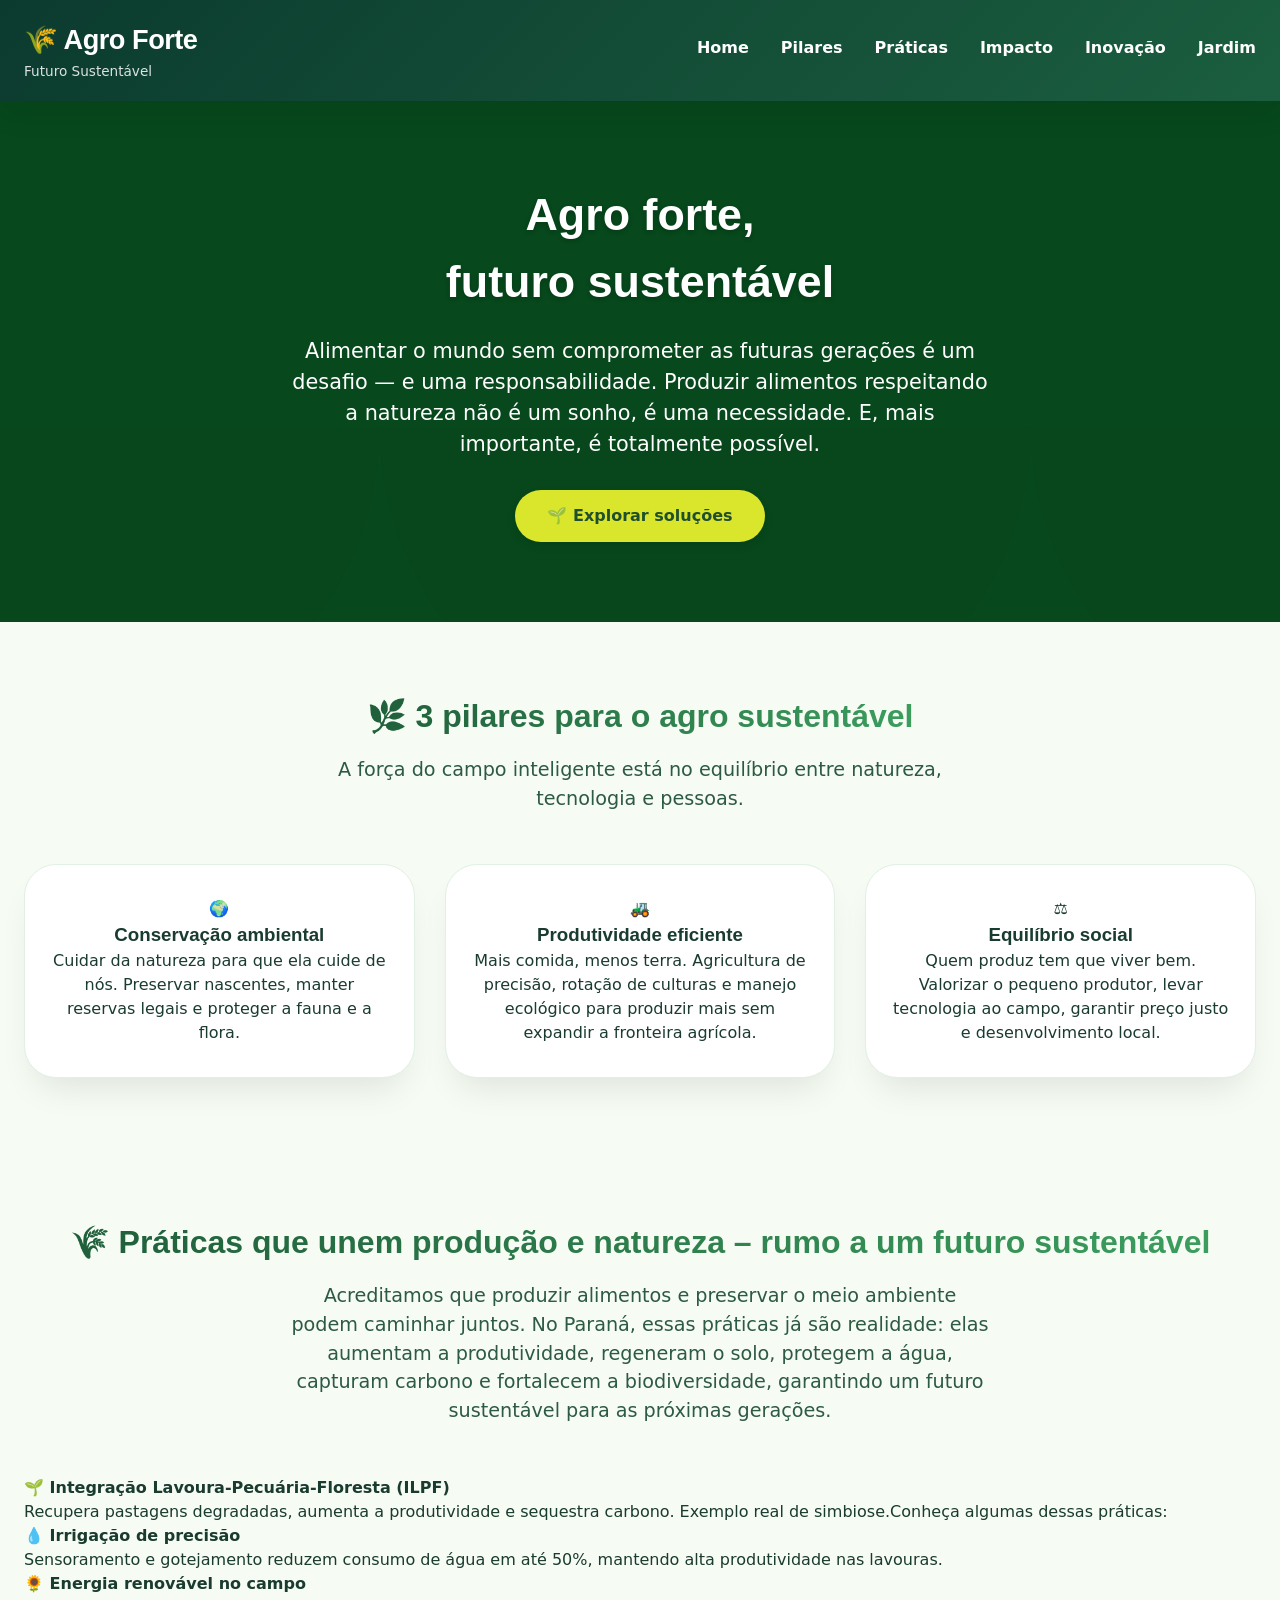
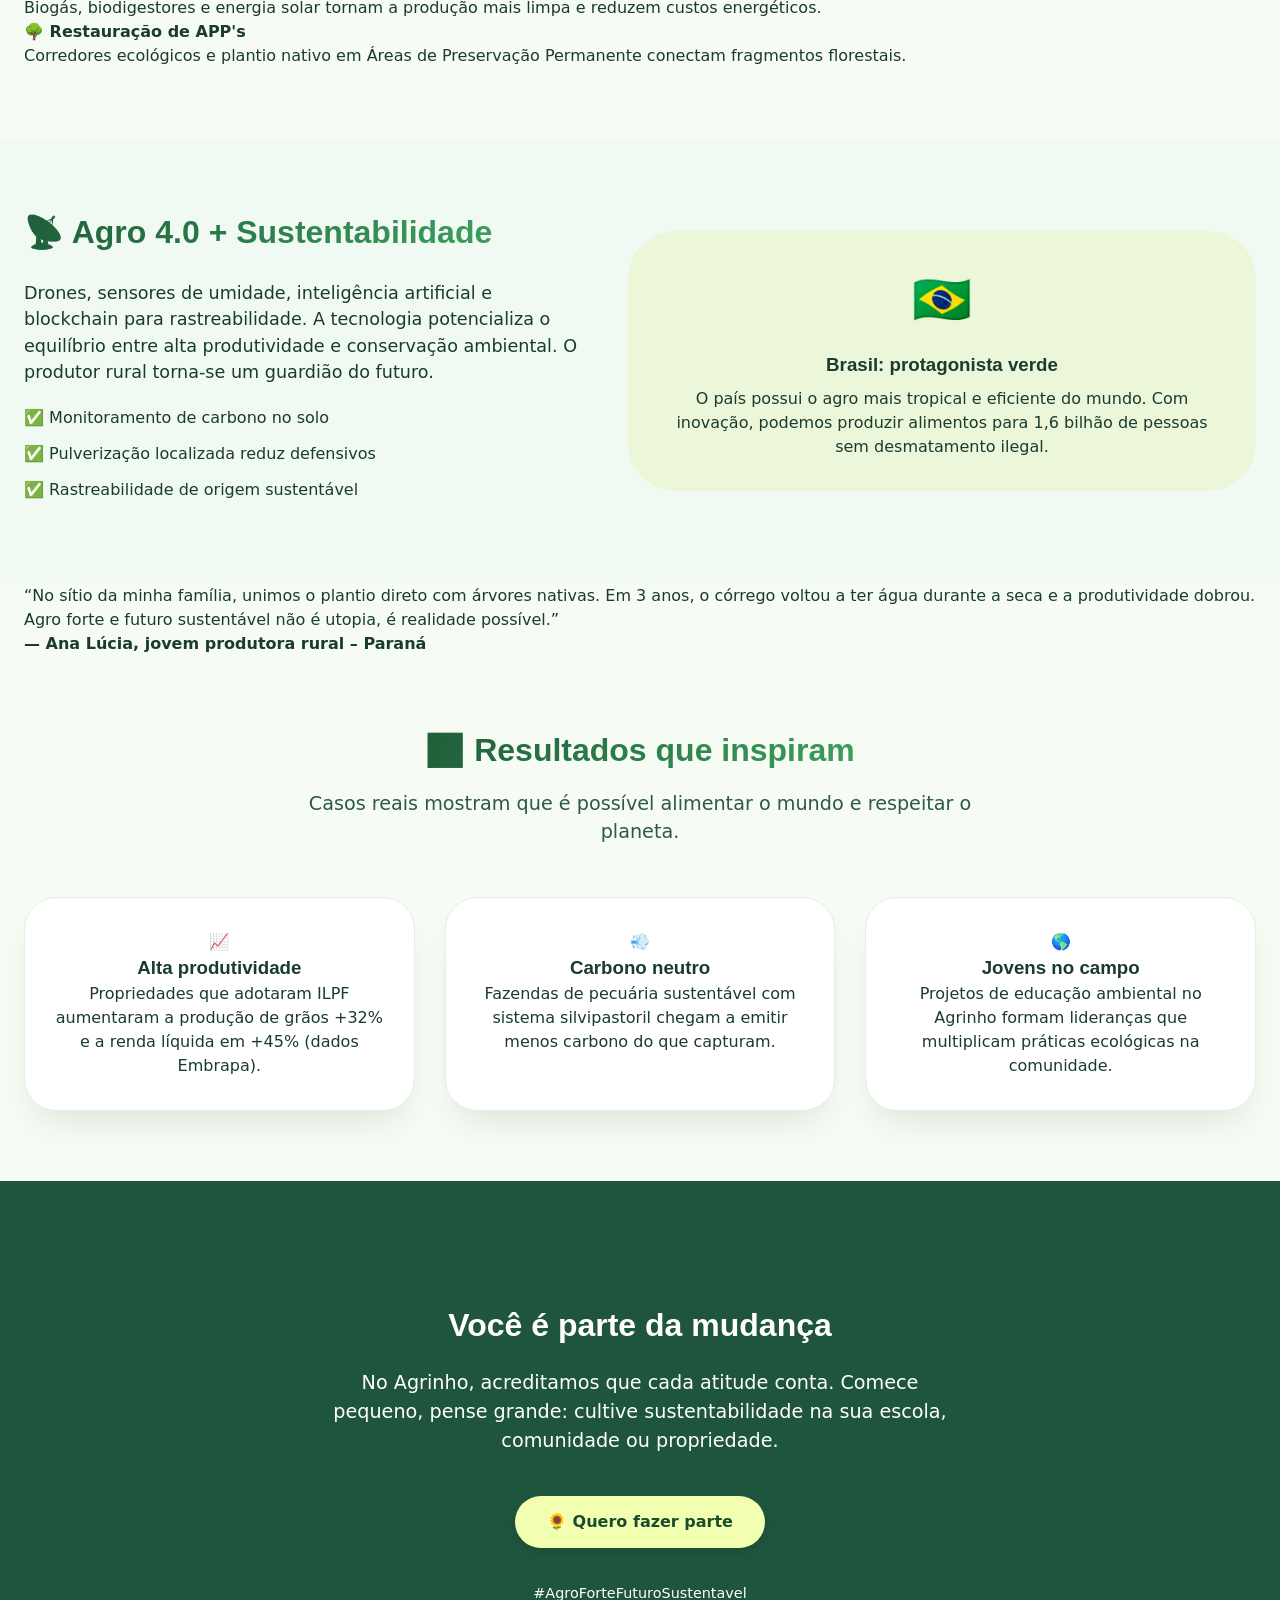
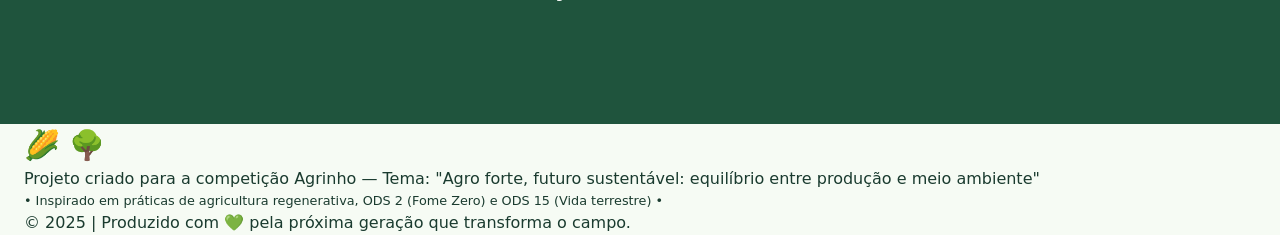
==== index.html @ 2c4e8a3b "atuaização do texto das práticas" ====
<!DOCTYPE html>
<html lang="pt-BR">

<head>
    <meta charset="UTF-8">
    <meta name="viewport" content="width=device-width, initial-scale=1.0, maximum-scale=1.0, user-scalable=yes">
    <title>Agro Forte | Futuro Sustentável - Agrinho</title>
    <link rel="stylesheet" href="style.css"> <!-- Link para o CSS externo -->
</head>

<body>
    <header>
        <div class="container header-flex">
            <div class="logo-area">
                <h1>🌾 Agro Forte</h1>
                <p>Futuro Sustentável</p>
            </div>
            <div class="nav-links">
                <a href="#home">Home</a>
                <a href="#pilares">Pilares</a>
                <a href="#praticas">Práticas</a>
                <a href="#impacto">Impacto</a>
                <a href="#inovacao">Inovação</a>
                <a href="Jardim.html" title="Redireciona para a página Jardim">Jardim</a>
            </div>
        </div>
    </header>

    <main>
        <!-- Hero / introdução -->
        <section id="home" class="hero">
            <div class="container">
                <h2>Agro forte,<br> futuro sustentável</h2>
                <p>Alimentar o mundo sem comprometer as futuras gerações é um desafio — e uma responsabilidade.
                    Produzir alimentos respeitando a natureza não é um sonho, é uma necessidade.
                    E, mais importante, é totalmente possível.</p>
                <a href="#praticas" class="btn">🌱 Explorar soluções</a>
            </div>
        </section>

        <!-- pilares do equilíbrio -->
        <section id="pilares">
            <div class="container">
                <h2 class="section-title"><span>🌿 3 pilares para o agro sustentável</span></h2>
                <p class="subtitle-center">A força do campo inteligente está no equilíbrio entre natureza, tecnologia e
                    pessoas.</p>
                <div class="cards-grid">
                    <div class="card">
                        <div class="card-icon">🌍</div>
                        <h3>Conservação ambiental</h3>
                        <p>Cuidar da natureza para que ela cuide de nós. Preservar nascentes, manter reservas legais e
                            proteger a fauna e a flora.</p>
                    </div>
                    <div class="card">
                        <div class="card-icon">🚜</div>
                        <h3>Produtividade eficiente</h3>
                        <p>Mais comida, menos terra. Agricultura de precisão, rotação de culturas e manejo ecológico
                            para produzir mais sem expandir a fronteira agrícola.</p>
                    </div>
                    <div class="card">
                        <div class="card-icon">⚖️</div>
                        <h3>Equilíbrio social</h3>
                        <p>Quem produz tem que viver bem. Valorizar o pequeno produtor, levar tecnologia ao campo,
                            garantir preço justo e desenvolvimento local.</p>
                    </div>
                </div>
            </div>
        </section>

        <!-- práticas sustentáveis em destaque -->
        <section id="praticas">
            <div class="container">
                <h2 class="section-title"><span>🌾 Práticas que unem produção e natureza – rumo a um futuro
                        sustentável</span></h2>
                <p class="subtitle-center">Acreditamos que produzir alimentos e preservar o meio ambiente
                    podem caminhar juntos. No Paraná, essas práticas já são realidade: elas aumentam a produtividade,
                    regeneram o solo, protegem a água, capturam carbono e fortalecem a biodiversidade, garantindo um
                    futuro sustentável para as próximas gerações.</p>
                <div class="practice-list">
                    <div class="practice-item">
                        <h4>🌱 Integração Lavoura-Pecuária-Floresta (ILPF)</h4>
                        <p>Recupera pastagens degradadas, aumenta a produtividade e sequestra carbono. Exemplo real de
                            simbiose.Conheça algumas dessas práticas:</p>
                    </div>
                    <div class="practice-item">
                        <h4>💧 Irrigação de precisão</h4>
                        <p>Sensoramento e gotejamento reduzem consumo de água em até 50%, mantendo alta produtividade
                            nas lavouras.</p>
                    </div>
                    <div class="practice-item">
                        <h4>🌻 Energia renovável no campo</h4>
                        <p>Biogás, biodigestores e energia solar tornam a produção mais limpa e reduzem custos
                            energéticos.</p>
                    </div>
                    <div class="practice-item">
                        <h4>🌳 Restauração de APP's</h4>
                        <p>Corredores ecológicos e plantio nativo em Áreas de Preservação Permanente conectam fragmentos
                            florestais.</p>
                    </div>
                </div>
            </div>
        </section>

        <!-- Seção de inovação e tecnologia -->
        <section id="inovacao" style="background: #f0f9f2;">
            <div class="container">
                <div style="display: flex; flex-wrap: wrap; gap: 40px; align-items: center;">
                    <div style="flex: 1; min-width: 250px;">
                        <h2 class="section-title" style="text-align: left; margin-bottom: 24px;"><span>📡 Agro 4.0 +
                                Sustentabilidade</span></h2>
                        <p style="font-size: 1.1rem; margin-bottom: 20px;">Drones, sensores de umidade, inteligência
                            artificial e blockchain para rastreabilidade. A tecnologia potencializa o equilíbrio entre
                            alta produtividade e conservação ambiental. O produtor rural torna-se um guardião do futuro.
                        </p>
                        <ul style="list-style-type: none;">
                            <li style="margin: 12px 0;">✅ Monitoramento de carbono no solo</li>
                            <li style="margin: 12px 0;">✅ Pulverização localizada reduz defensivos</li>
                            <li style="margin: 12px 0;">✅ Rastreabilidade de origem sustentável</li>
                        </ul>
                    </div>
                    <div
                        style="flex: 1; background: #d9e96b30; padding: 32px; border-radius: 48px; text-align: center;">
                        <div style="font-size: 3rem;">🇧🇷</div>
                        <h3 style="margin: 16px 0 8px;">Brasil: protagonista verde</h3>
                        <p>O país possui o agro mais tropical e eficiente do mundo. Com inovação, podemos produzir
                            alimentos para 1,6 bilhão de pessoas sem desmatamento ilegal.</p>
                    </div>
                </div>
            </div>
        </section>

        <!-- Depoimento / impacto social (elemento humano) -->
        <div class="container">
            <div class="quote">
                <p>“No sítio da minha família, unimos o plantio direto com árvores nativas. Em 3 anos, o córrego voltou
                    a ter água durante a seca e a produtividade dobrou. Agro forte e futuro sustentável não é utopia, é
                    realidade possível.”</p>
                <strong>— Ana Lúcia, jovem produtora rural – Paraná</strong>
            </div>
        </div>

        <!-- Seção de impacto / compromisso -->
        <section id="impacto">
            <div class="container">
                <h2 class="section-title"><span>📊 Resultados que inspiram</span></h2>
                <p class="subtitle-center">Casos reais mostram que é possível alimentar o mundo e respeitar o planeta.
                </p>
                <div class="cards-grid">
                    <div class="card">
                        <div class="card-icon">📈</div>
                        <h3>Alta produtividade</h3>
                        <p>Propriedades que adotaram ILPF aumentaram a produção de grãos +32% e a renda líquida em +45%
                            (dados Embrapa).</p>
                    </div>
                    <div class="card">
                        <div class="card-icon">💨</div>
                        <h3>Carbono neutro</h3>
                        <p>Fazendas de pecuária sustentável com sistema silvipastoril chegam a emitir menos carbono do
                            que capturam.</p>
                    </div>
                    <div class="card">
                        <div class="card-icon">🌎</div>
                        <h3>Jovens no campo</h3>
                        <p>Projetos de educação ambiental no Agrinho formam lideranças que multiplicam práticas
                            ecológicas na comunidade.</p>
                    </div>
                </div>
            </div>
        </section>

        <!-- Call to action final + desafio Agrinho -->
        <section style="background: #1f543d; color: white; text-align: center;">
            <div class="container" style="padding: 50px 20px;">
                <h2 style="font-size: 2rem;">Você é parte da mudança</h2>
                <p style="font-size: 1.2rem; max-width: 650px; margin: 20px auto;">No Agrinho, acreditamos que cada
                    atitude conta. Comece pequeno, pense grande: cultive sustentabilidade na sua escola, comunidade ou
                    propriedade.</p>
                <a href="#" style="background: #f3ffb0; color: #1a4d2e; margin-top: 20px; display: inline-block;"
                    class="btn">🌻 Quero fazer parte</a>
                <p style="margin-top: 35px; font-size: 0.9rem;">#AgroForteFuturoSustentavel</p>
            </div>
        </section>
    </main>

    <footer>
        <div class="container">
            <div style="font-size: 1.8rem;">🌽 🌳</div>
            <p>Projeto criado para a competição Agrinho — Tema: "Agro forte, futuro sustentável: equilíbrio entre
                produção e meio ambiente"</p>
            <p style="font-size: 0.8rem;">• Inspirado em práticas de agricultura regenerativa, ODS 2 (Fome Zero) e ODS
                15 (Vida terrestre) •</p>
            <p>© 2025 | Produzido com 💚 pela próxima geração que transforma o campo.</p>
        </div>
    </footer>

    <!-- pequeno script para suavizar navegação interna -->
    <script>
        document.querySelectorAll('.nav-links a').forEach(anchor => {
            anchor.addEventListener('click', function (e) {
                // Verifica se é um link interno (#) ou externo
                const href = this.getAttribute('href');
                if (href && href.startsWith('#')) {
                    e.preventDefault();
                    const targetId = href.substring(1);
                    const targetElement = document.getElementById(targetId);
                    if (targetElement) {
                        targetElement.scrollIntoView({ behavior: 'smooth', block: 'start' });
                    }
                }
                // Links externos (como Jardim.html) não são bloqueados
            });
        });
        // também permitir clique no botão hero
        const heroBtn = document.querySelector('.hero .btn');
        if (heroBtn) {
            heroBtn.addEventListener('click', function (e) {
                e.preventDefault();
                const target = document.querySelector('#praticas');
                if (target) target.scrollIntoView({ behavior: 'smooth' });
            });
        }
        const callBtn = document.querySelector('.btn[href="#"]');
        if (callBtn) {
            callBtn.addEventListener('click', (e) => {
                e.preventDefault();
                alert("🌿 Obrigado pelo interesse! Juntos construímos um agro forte, sustentável e vencedor! 🌎🚜");
            });
        }
    </script>
</body>

</html>
---- style.css ----
* {
    margin: 0;
    padding: 0;
    box-sizing: border-box;
}

body {
    font-family: 'Poppins', 'Segoe UI', system-ui, -apple-system, sans-serif;
    background-color: #f6fbf4;
    color: #1a3b2f;
    scroll-behavior: smooth;
    line-height: 1.5;
}

/* Importação Google Fonts */
@import url('https://fonts.googleapis.com/css2?family=Inter:opsz,wght@14..32,300;14..32,400;14..32,600;14..32,700;14..32,800&family=Montserrat:wght@400;500;600;700;800&display=swap');

h1, h2, h3, .logo {
    font-family: 'Montserrat', 'Poppins', sans-serif;
    font-weight: 700;
}

.container {
    max-width: 1280px;
    margin: 0 auto;
    padding: 0 24px;
}

/* Header */
header {
    background: linear-gradient(135deg, #0b3b2f 0%, #1b5e3f 100%);
    color: white;
    padding: 20px 0;
    box-shadow: 0 12px 28px rgba(0,0,0,0.08);
    position: sticky;
    top: 0;
    z-index: 100;
}

.header-flex {
    display: flex;
    justify-content: space-between;
    align-items: center;
    flex-wrap: wrap;
    gap: 20px;
}

.logo-area h1 {
    font-size: 1.7rem;
    letter-spacing: -0.5px;
}

.logo-area p {
    font-size: 0.85rem;
    opacity: 0.85;
    font-weight: 500;
}

.nav-links {
    display: flex;
    gap: 32px;
    flex-wrap: wrap;
}

.nav-links a {
    color: white;
    text-decoration: none;
    font-weight: 600;
    transition: 0.2s;
    border-bottom: 2px solid transparent;
    padding-bottom: 4px;
}

.nav-links a:hover {
    border-bottom-color: #d4e66a;
    color: #e6f7a3;
}

/* Hero */
.hero {
    background: url('[data-uri]') no-repeat center center/cover;
    background-color: #22643e;
    background-blend-mode: overlay;
    padding: 80px 0;
    color: white;
    text-align: center;
}

.hero h2 {
    font-size: 2.8rem;
    margin-bottom: 20px;
    text-shadow: 0 2px 5px rgba(0,0,0,0.2);
}

.hero p {
    font-size: 1.3rem;
    max-width: 700px;
    margin: 0 auto 30px;
    font-weight: 500;
}

.btn {
    display: inline-block;
    background-color: #d9e62b;
    color: #1f4f2d;
    font-weight: 800;
    padding: 14px 32px;
    border-radius: 40px;
    text-decoration: none;
    font-size: 1rem;
    transition: transform 0.2s, background 0.2s;
    box-shadow: 0 4px 10px rgba(0,0,0,0.1);
}

.btn:hover {
    background-color: #c2d32a;
    transform: scale(1.02);
}

/* Seções gerais */
section {
    padding: 70px 0;
}

.section-title {
    font-size: 2rem;
    text-align: center;
    margin-bottom: 16px;
    position: relative;
    display: inline-block;
    width: 100%;
}

.section-title span {
    background: linear-gradient(120deg, #1f5e3a, #3c9e5e);
    background-clip: text;
    -webkit-background-clip: text;
    color: transparent;
}

.subtitle-center {
    text-align: center;
    max-width: 700px;
    margin: 0 auto 50px;
    color: #2d5a42;
    font-size: 1.2rem;
}

/* Cards */
.cards-grid {
    display: flex;
    flex-wrap: wrap;
    gap: 30px;
    justify-content: center;
}

.card {
    background: white;
    border-radius: 32px;
    padding: 32px 24px;
    flex: 1 1 280px;
    box-shadow: 0 20px 35px -12px rgba(0,0,0,0.1);
    transition: all 0.3s ease;
    text-align: center;
    border: 1px solid #e0f0e5;
}

.card:hover {
    transform: translateY(-8px);
    box-shadow:
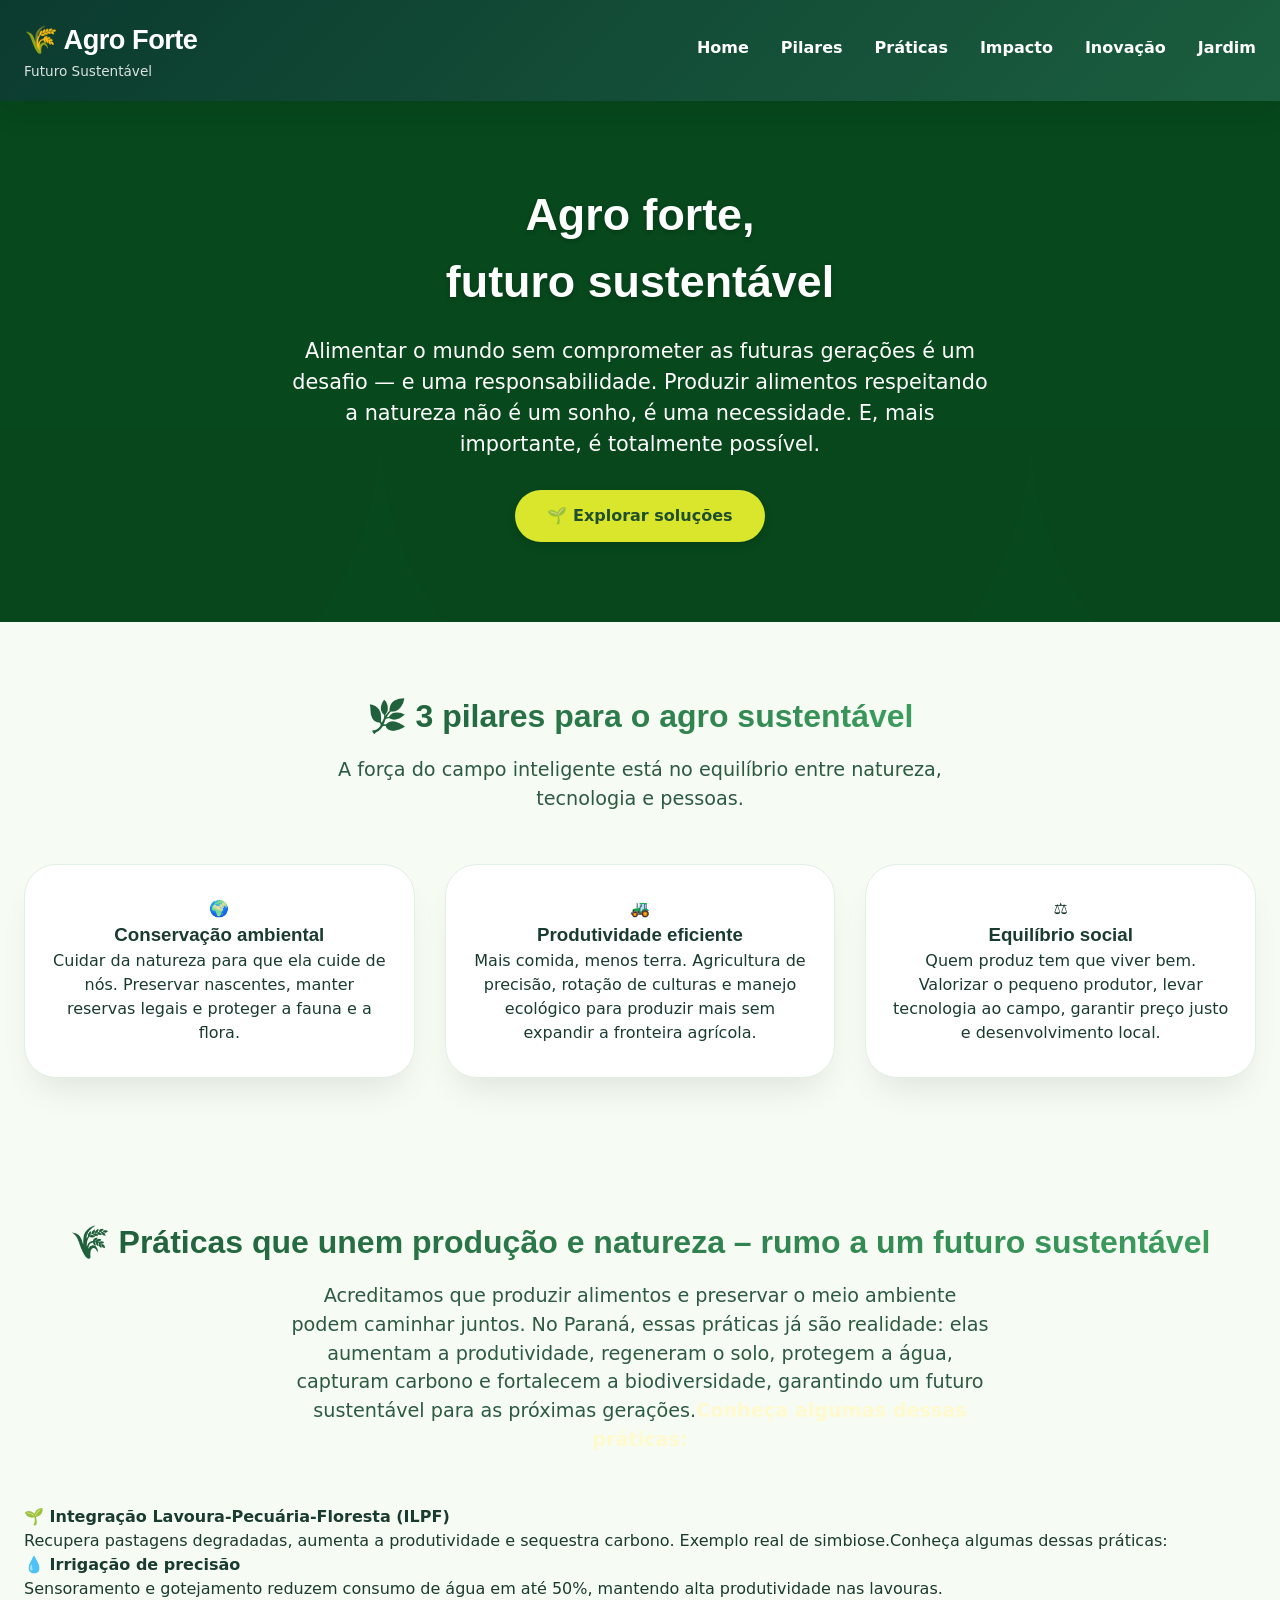
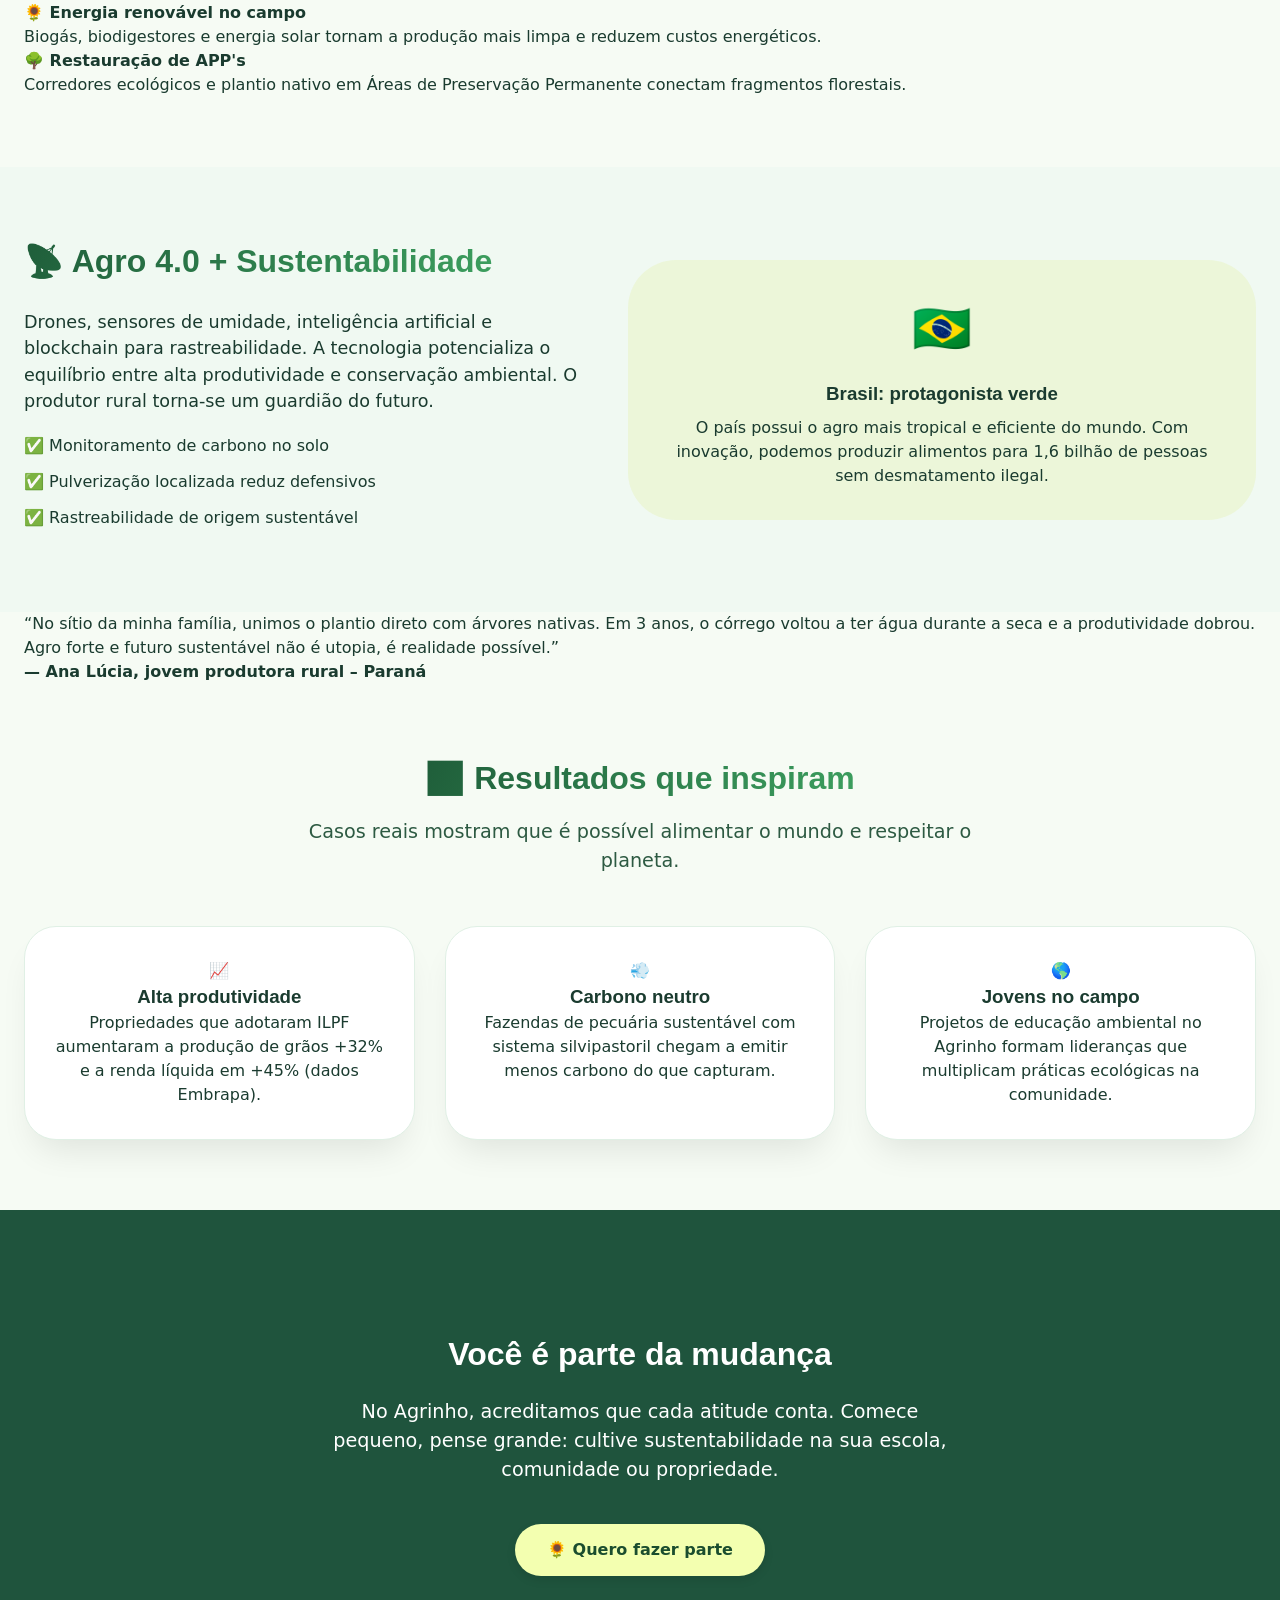
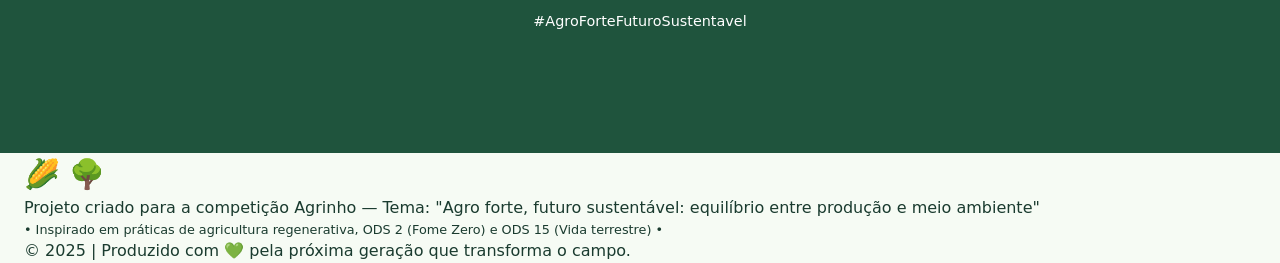
==== commit ee969713: "atualizando texto" ====
--- a/index.html
+++ b/index.html
@@ -75,7 +75,7 @@
                 <p class="subtitle-center">Acreditamos que produzir alimentos e preservar o meio ambiente
                     podem caminhar juntos. No Paraná, essas práticas já são realidade: elas aumentam a produtividade,
                     regeneram o solo, protegem a água, capturam carbono e fortalecem a biodiversidade, garantindo um
-                    futuro sustentável para as próximas gerações.</p>
+                    futuro sustentável para as próximas gerações.<strong style="color: #FFFACD;">Conheça algumas dessas práticas:</strong></p>
                 <div class="practice-list">
                     <div class="practice-item">
                         <h4>🌱 Integração Lavoura-Pecuária-Floresta (ILPF)</h4>
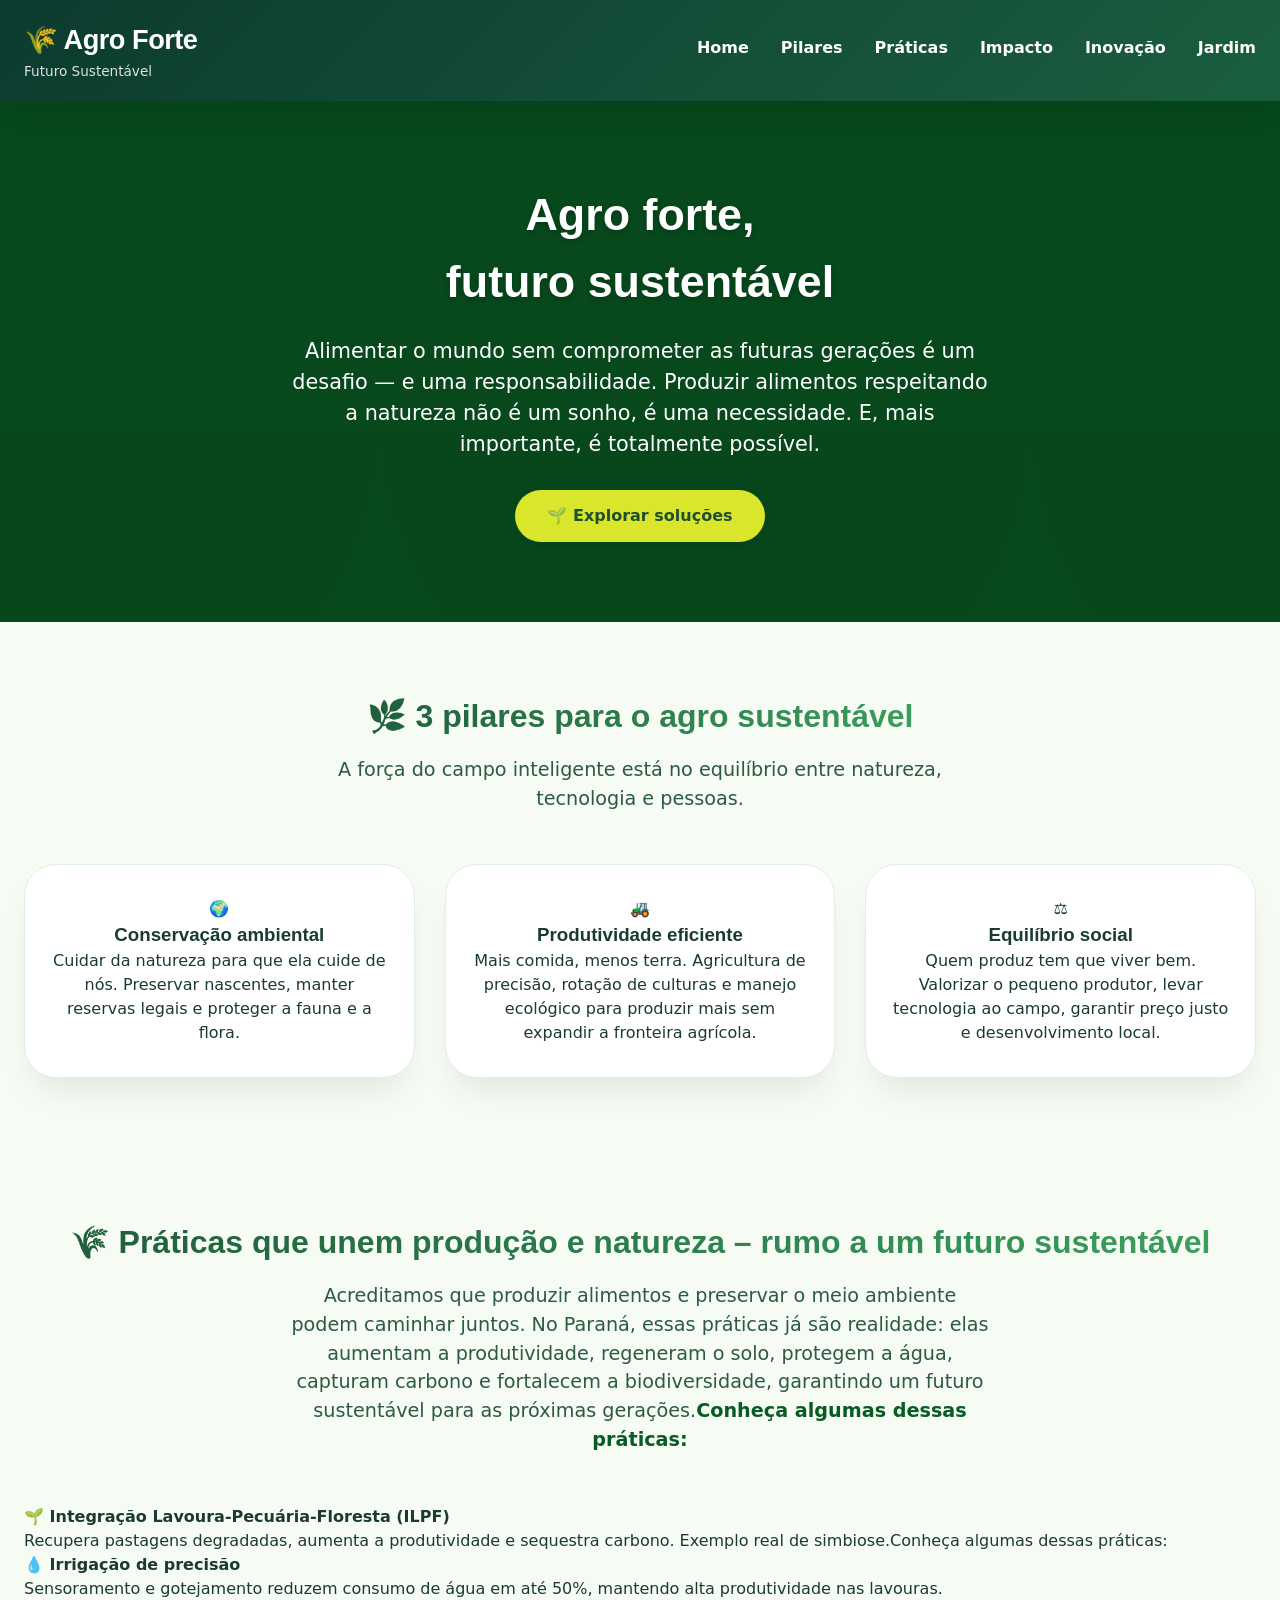
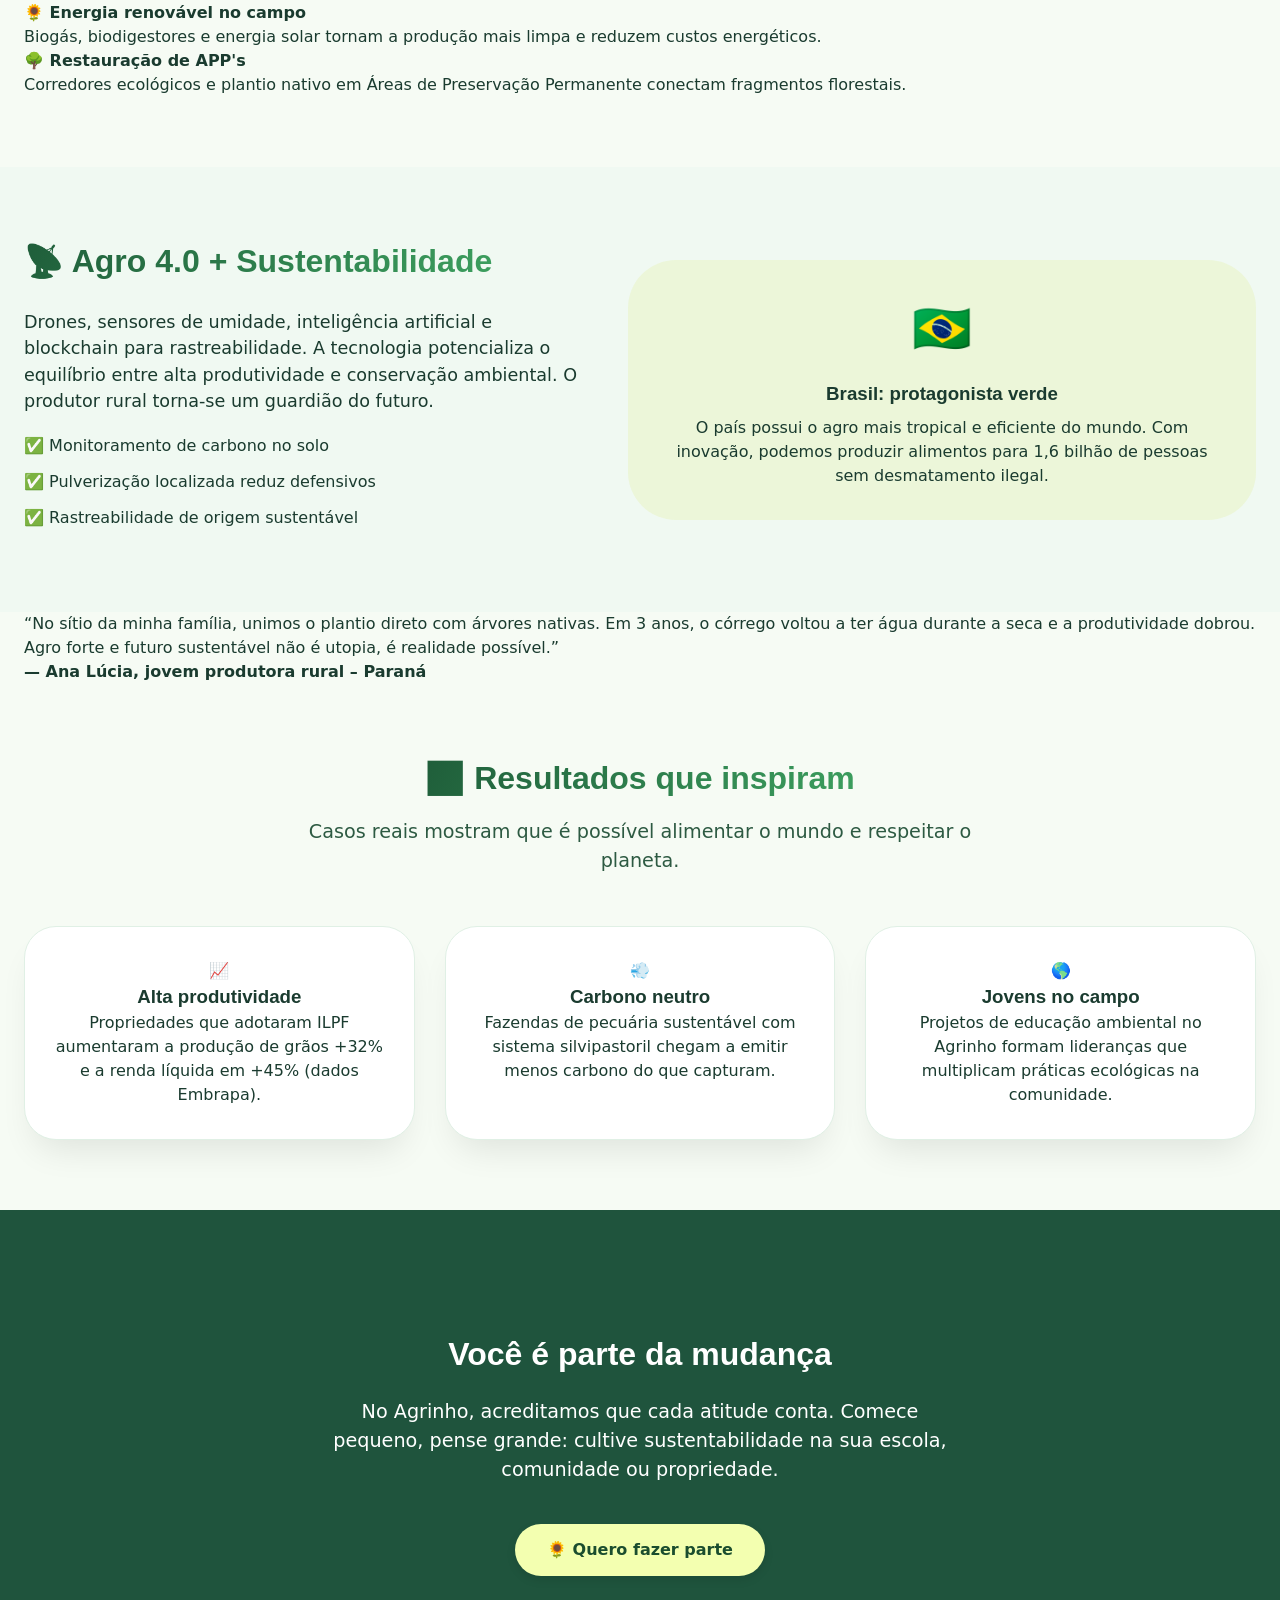
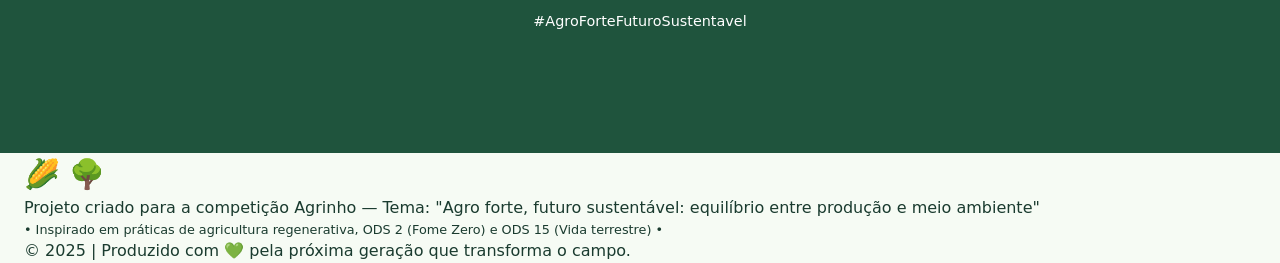
==== commit 1afb4314: "cor alterado" ====
--- a/index.html
+++ b/index.html
@@ -75,7 +75,7 @@
                 <p class="subtitle-center">Acreditamos que produzir alimentos e preservar o meio ambiente
                     podem caminhar juntos. No Paraná, essas práticas já são realidade: elas aumentam a produtividade,
                     regeneram o solo, protegem a água, capturam carbono e fortalecem a biodiversidade, garantindo um
-                    futuro sustentável para as próximas gerações.<strong style="color: #FFFACD;">Conheça algumas dessas práticas:</strong></p>
+                    futuro sustentável para as próximas gerações.<strong style="color: #075c23;">Conheça algumas dessas práticas:</strong></p>
                 <div class="practice-list">
                     <div class="practice-item">
                         <h4>🌱 Integração Lavoura-Pecuária-Floresta (ILPF)</h4>
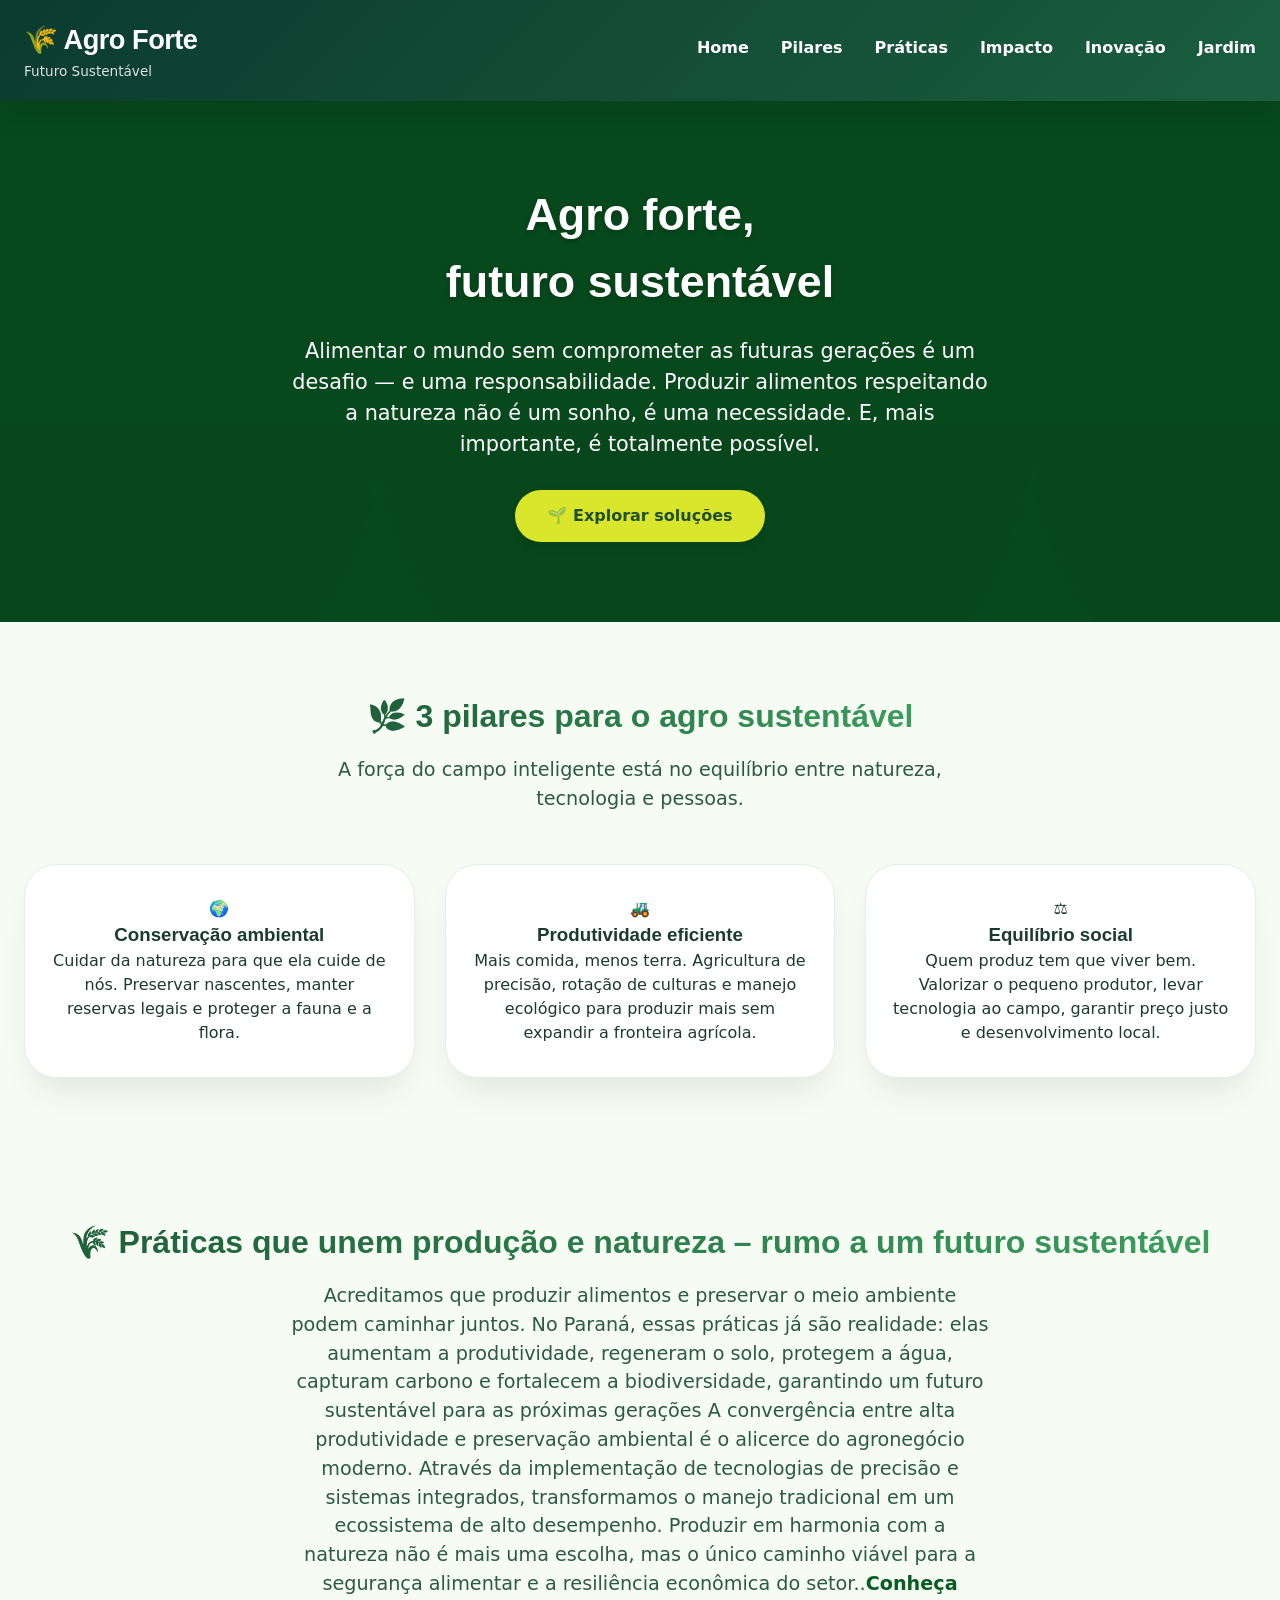
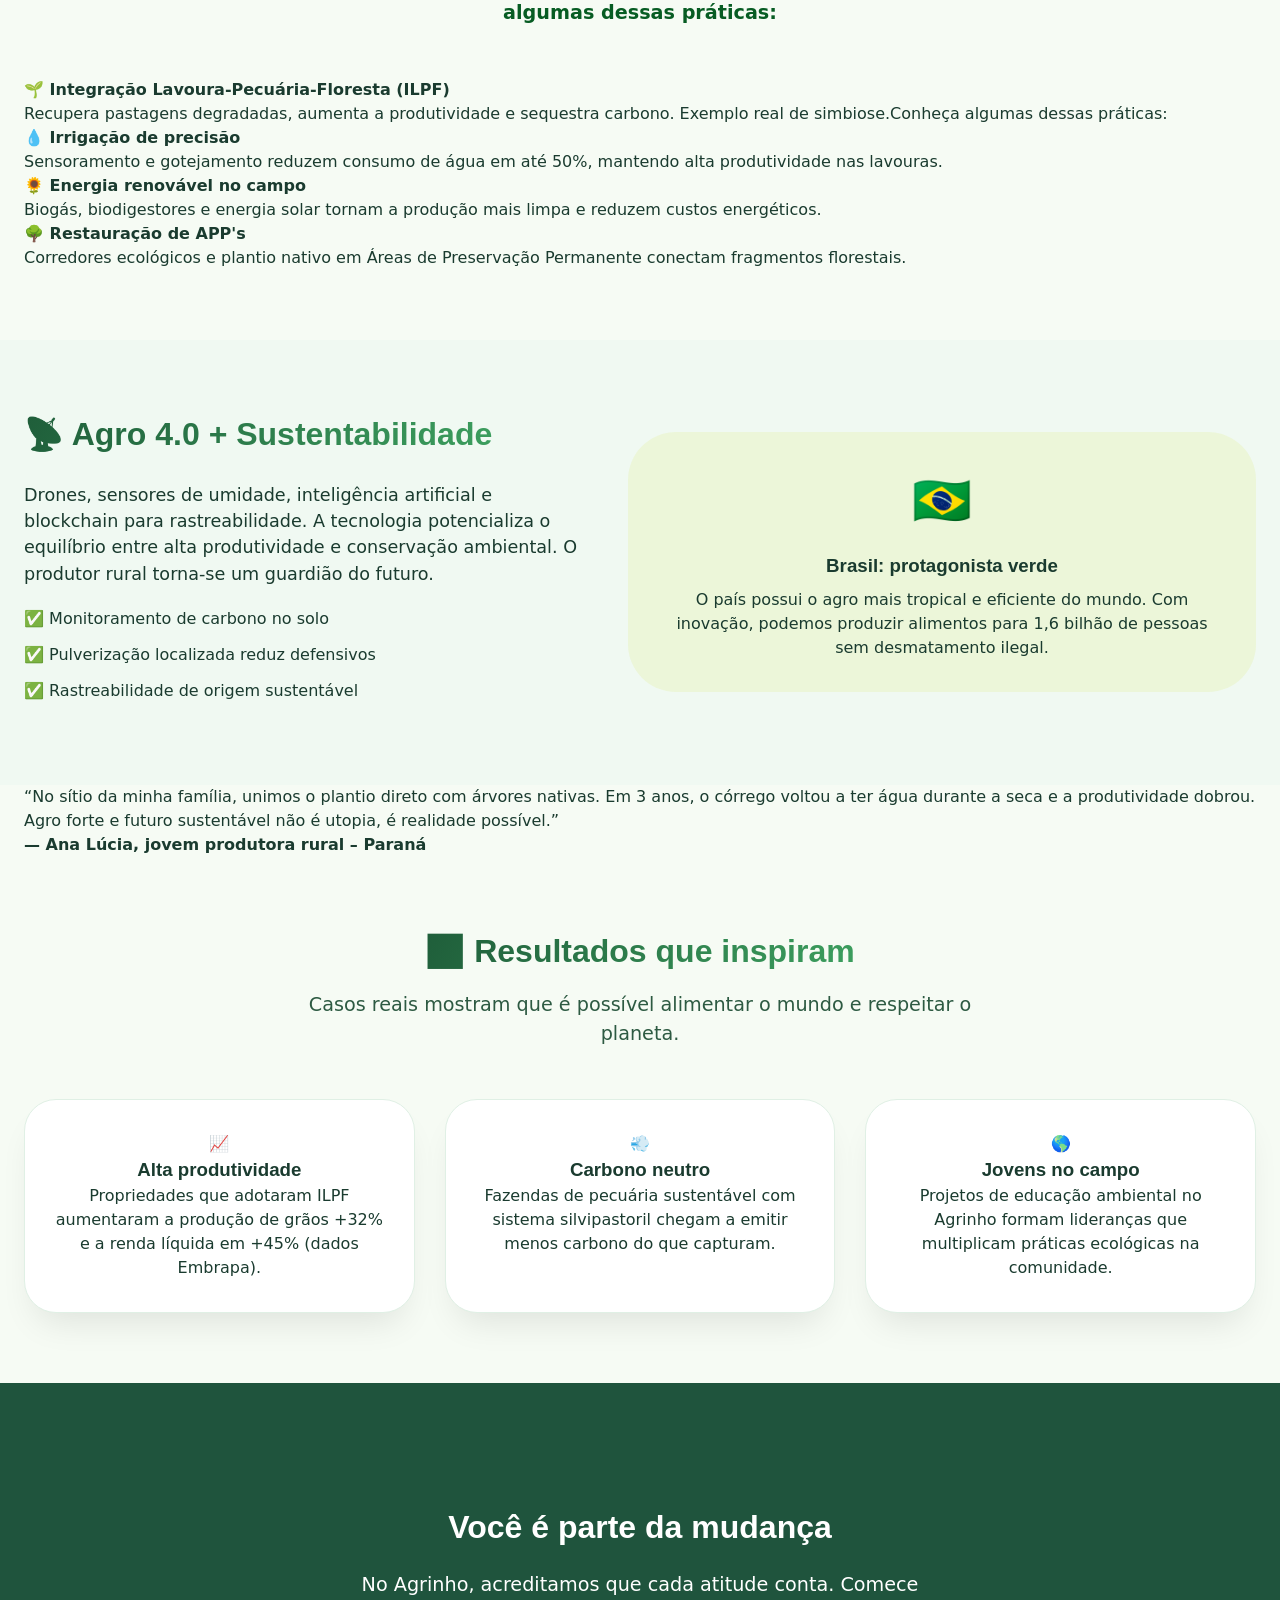
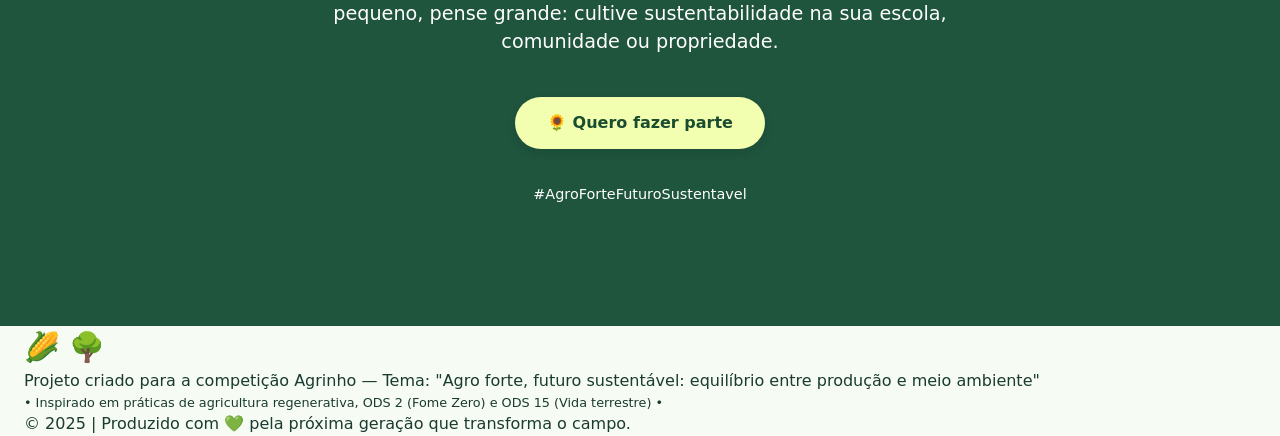
==== commit 8d254b4f: "teste de texto" ====
--- a/index.html
+++ b/index.html
@@ -75,7 +75,7 @@
                 <p class="subtitle-center">Acreditamos que produzir alimentos e preservar o meio ambiente
                     podem caminhar juntos. No Paraná, essas práticas já são realidade: elas aumentam a produtividade,
                     regeneram o solo, protegem a água, capturam carbono e fortalecem a biodiversidade, garantindo um
-                    futuro sustentável para as próximas gerações.<strong style="color: #075c23;">Conheça algumas dessas práticas:</strong></p>
+                    futuro sustentável para as próximas gerações A convergência entre alta produtividade e preservação ambiental é o alicerce do agronegócio moderno. Através da implementação de tecnologias de precisão e sistemas integrados, transformamos o manejo tradicional em um ecossistema de alto desempenho. Produzir em harmonia com a natureza não é mais uma escolha, mas o único caminho viável para a segurança alimentar e a resiliência econômica do setor..<strong style="color: #075c23;">Conheça algumas dessas práticas:</strong></p>
                 <div class="practice-list">
                     <div class="practice-item">
                         <h4>🌱 Integração Lavoura-Pecuária-Floresta (ILPF)</h4>
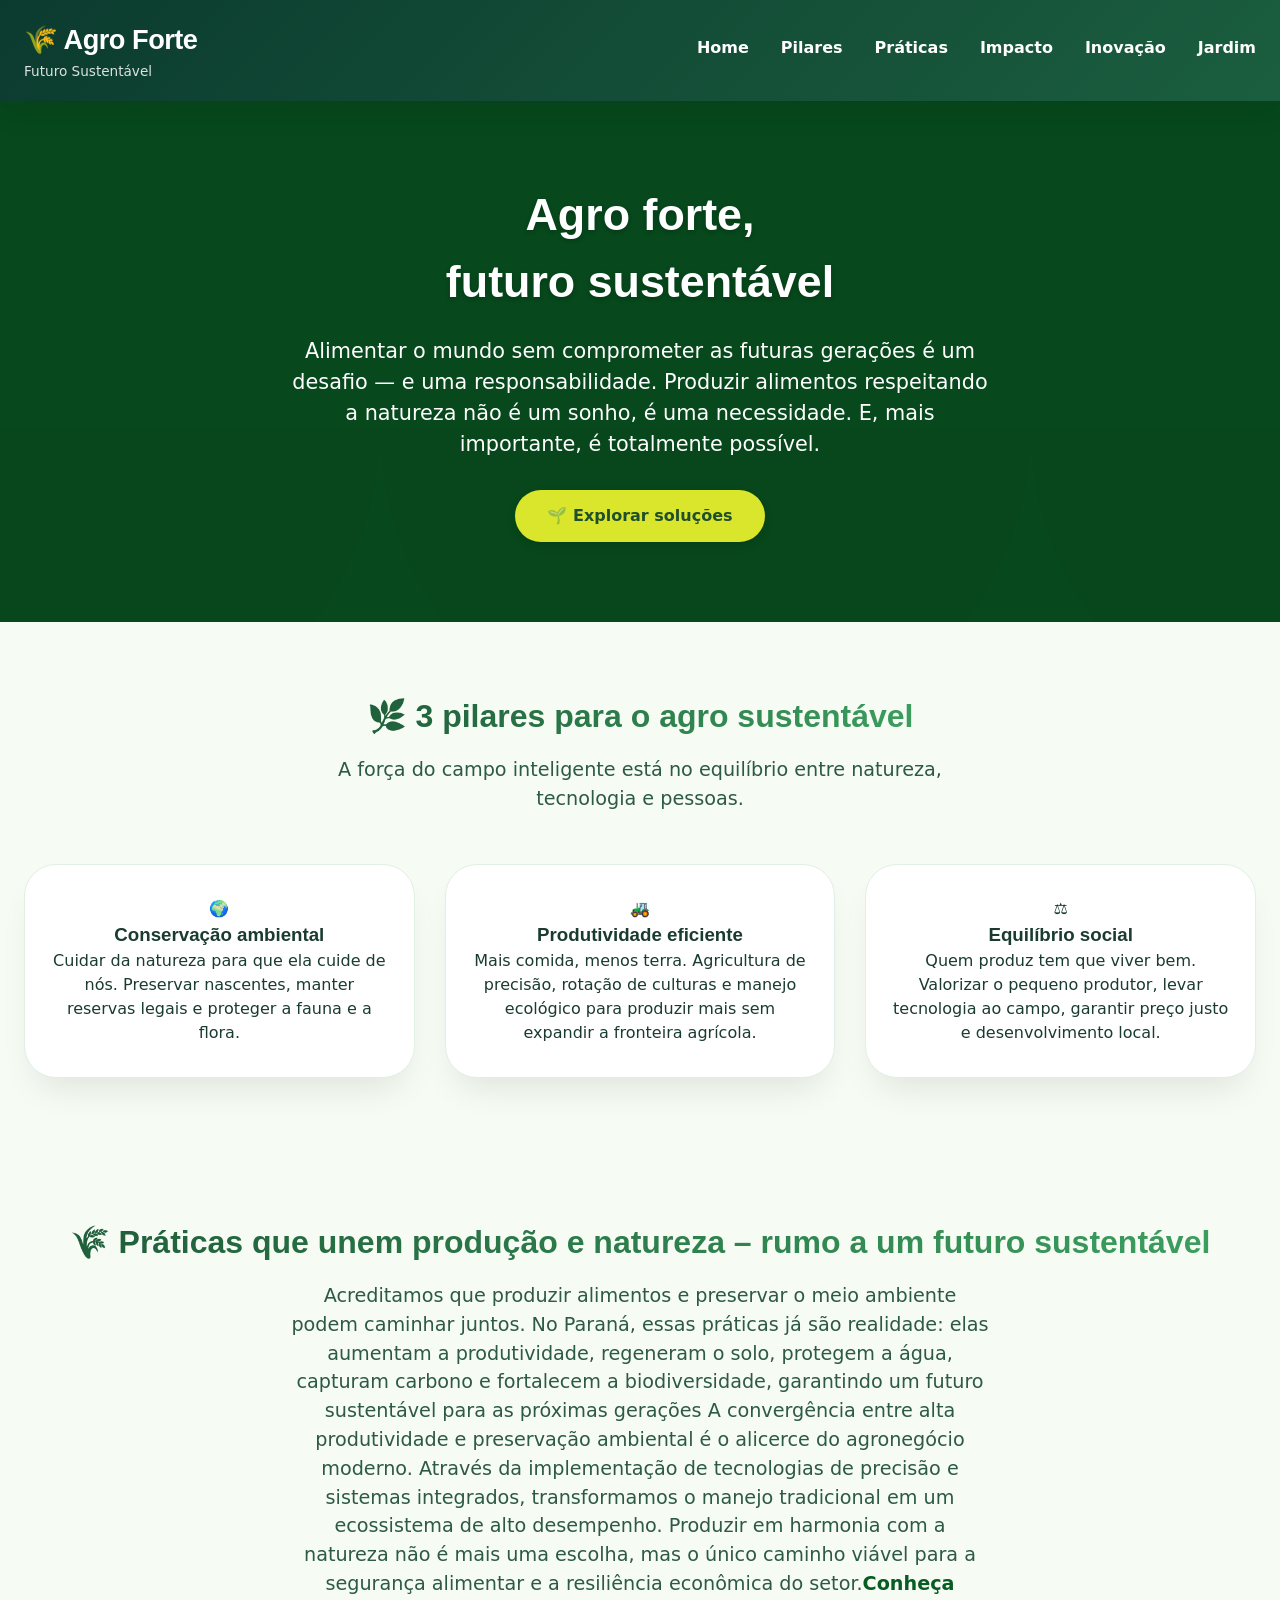
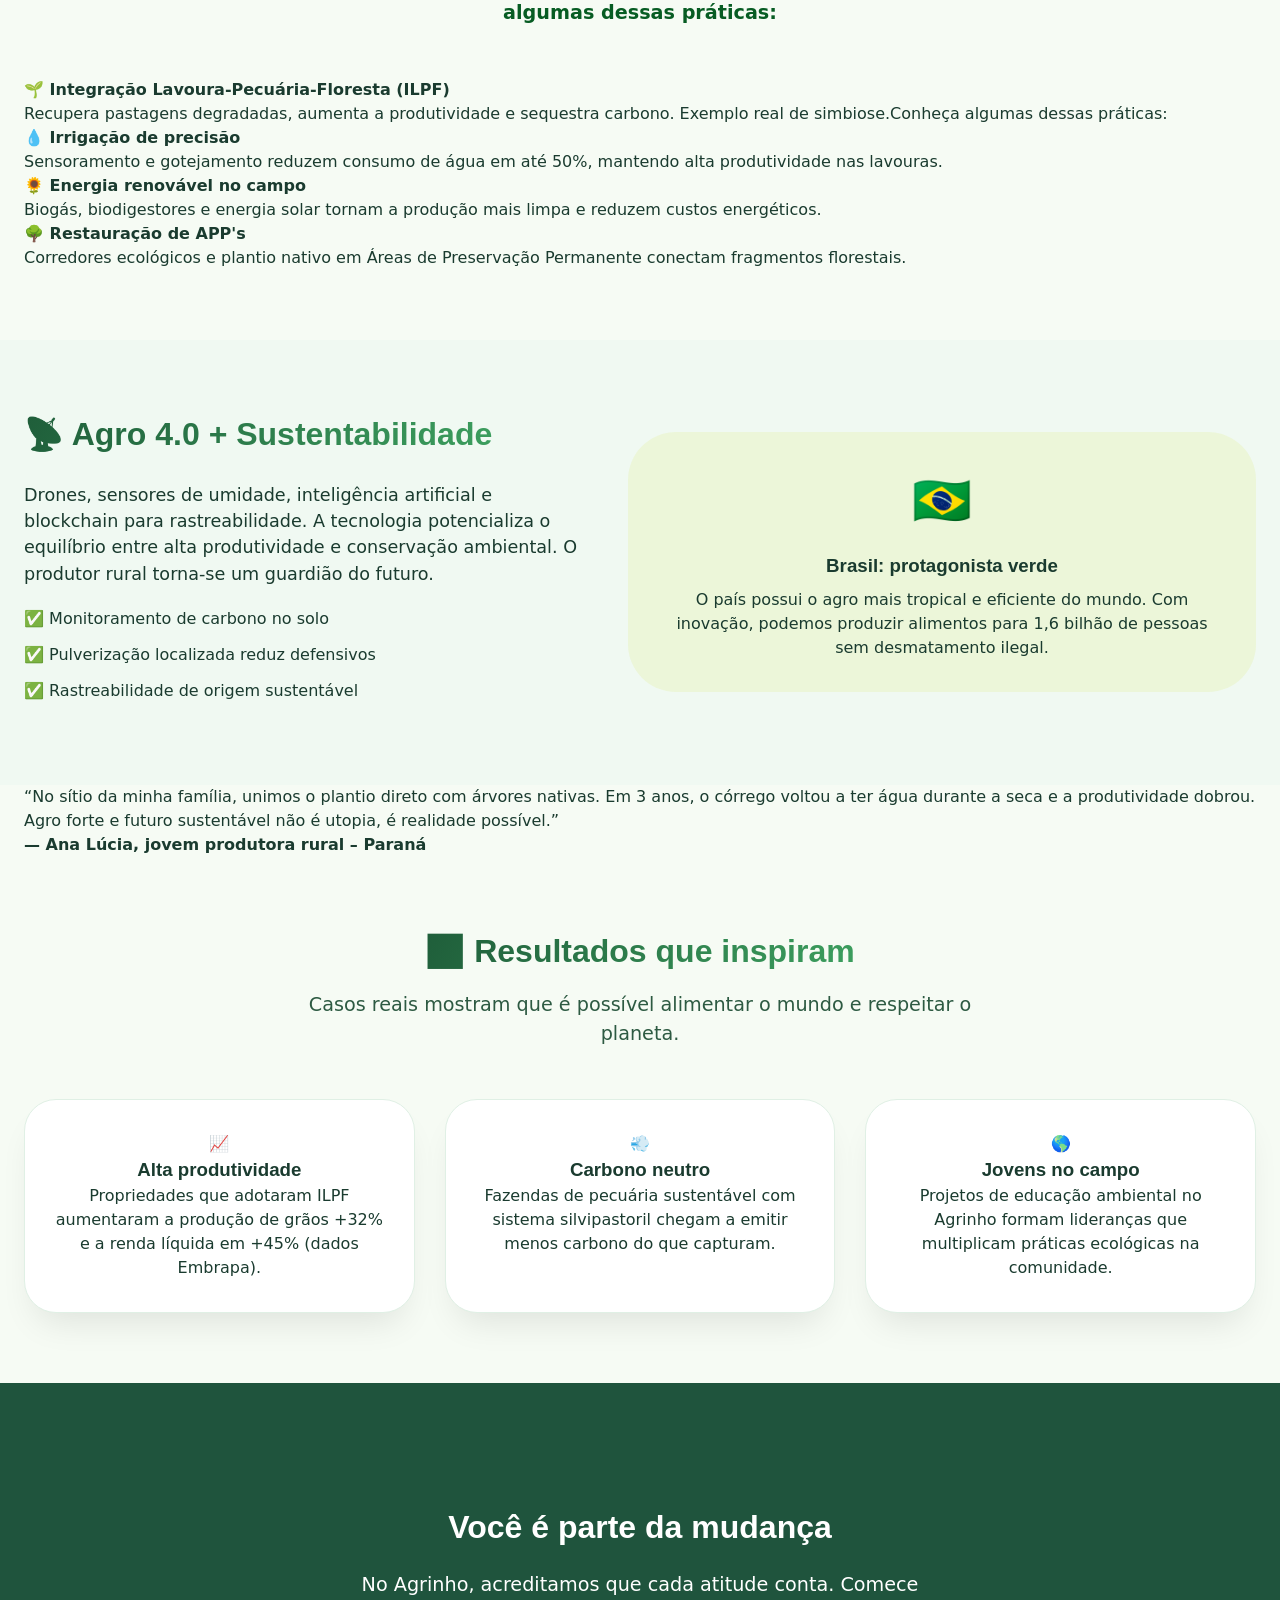
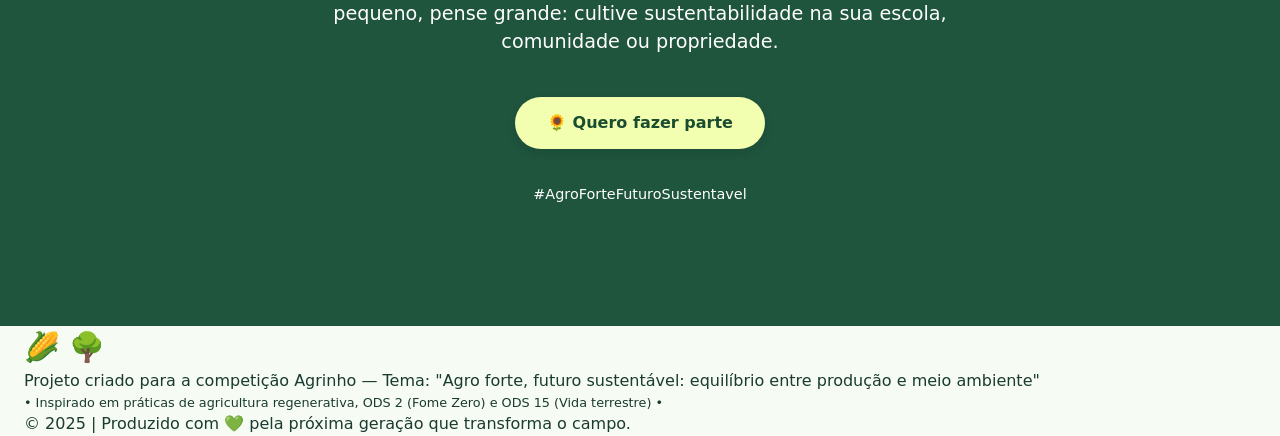
==== commit e259247c: "retirei um ponto" ====
--- a/index.html
+++ b/index.html
@@ -75,7 +75,12 @@
                 <p class="subtitle-center">Acreditamos que produzir alimentos e preservar o meio ambiente
                     podem caminhar juntos. No Paraná, essas práticas já são realidade: elas aumentam a produtividade,
                     regeneram o solo, protegem a água, capturam carbono e fortalecem a biodiversidade, garantindo um
-                    futuro sustentável para as próximas gerações A convergência entre alta produtividade e preservação ambiental é o alicerce do agronegócio moderno. Através da implementação de tecnologias de precisão e sistemas integrados, transformamos o manejo tradicional em um ecossistema de alto desempenho. Produzir em harmonia com a natureza não é mais uma escolha, mas o único caminho viável para a segurança alimentar e a resiliência econômica do setor..<strong style="color: #075c23;">Conheça algumas dessas práticas:</strong></p>
+                    futuro sustentável para as próximas gerações A convergência entre alta produtividade e preservação
+                    ambiental é o alicerce do agronegócio moderno. Através da implementação de tecnologias de precisão e
+                    sistemas integrados, transformamos o manejo tradicional em um ecossistema de alto desempenho.
+                    Produzir em harmonia com a natureza não é mais uma escolha, mas o único caminho viável para a
+                    segurança alimentar e a resiliência econômica do setor.<strong style="color: #075c23;">Conheça
+                        algumas dessas práticas:</strong></p>
                 <div class="practice-list">
                     <div class="practice-item">
                         <h4>🌱 Integração Lavoura-Pecuária-Floresta (ILPF)</h4>
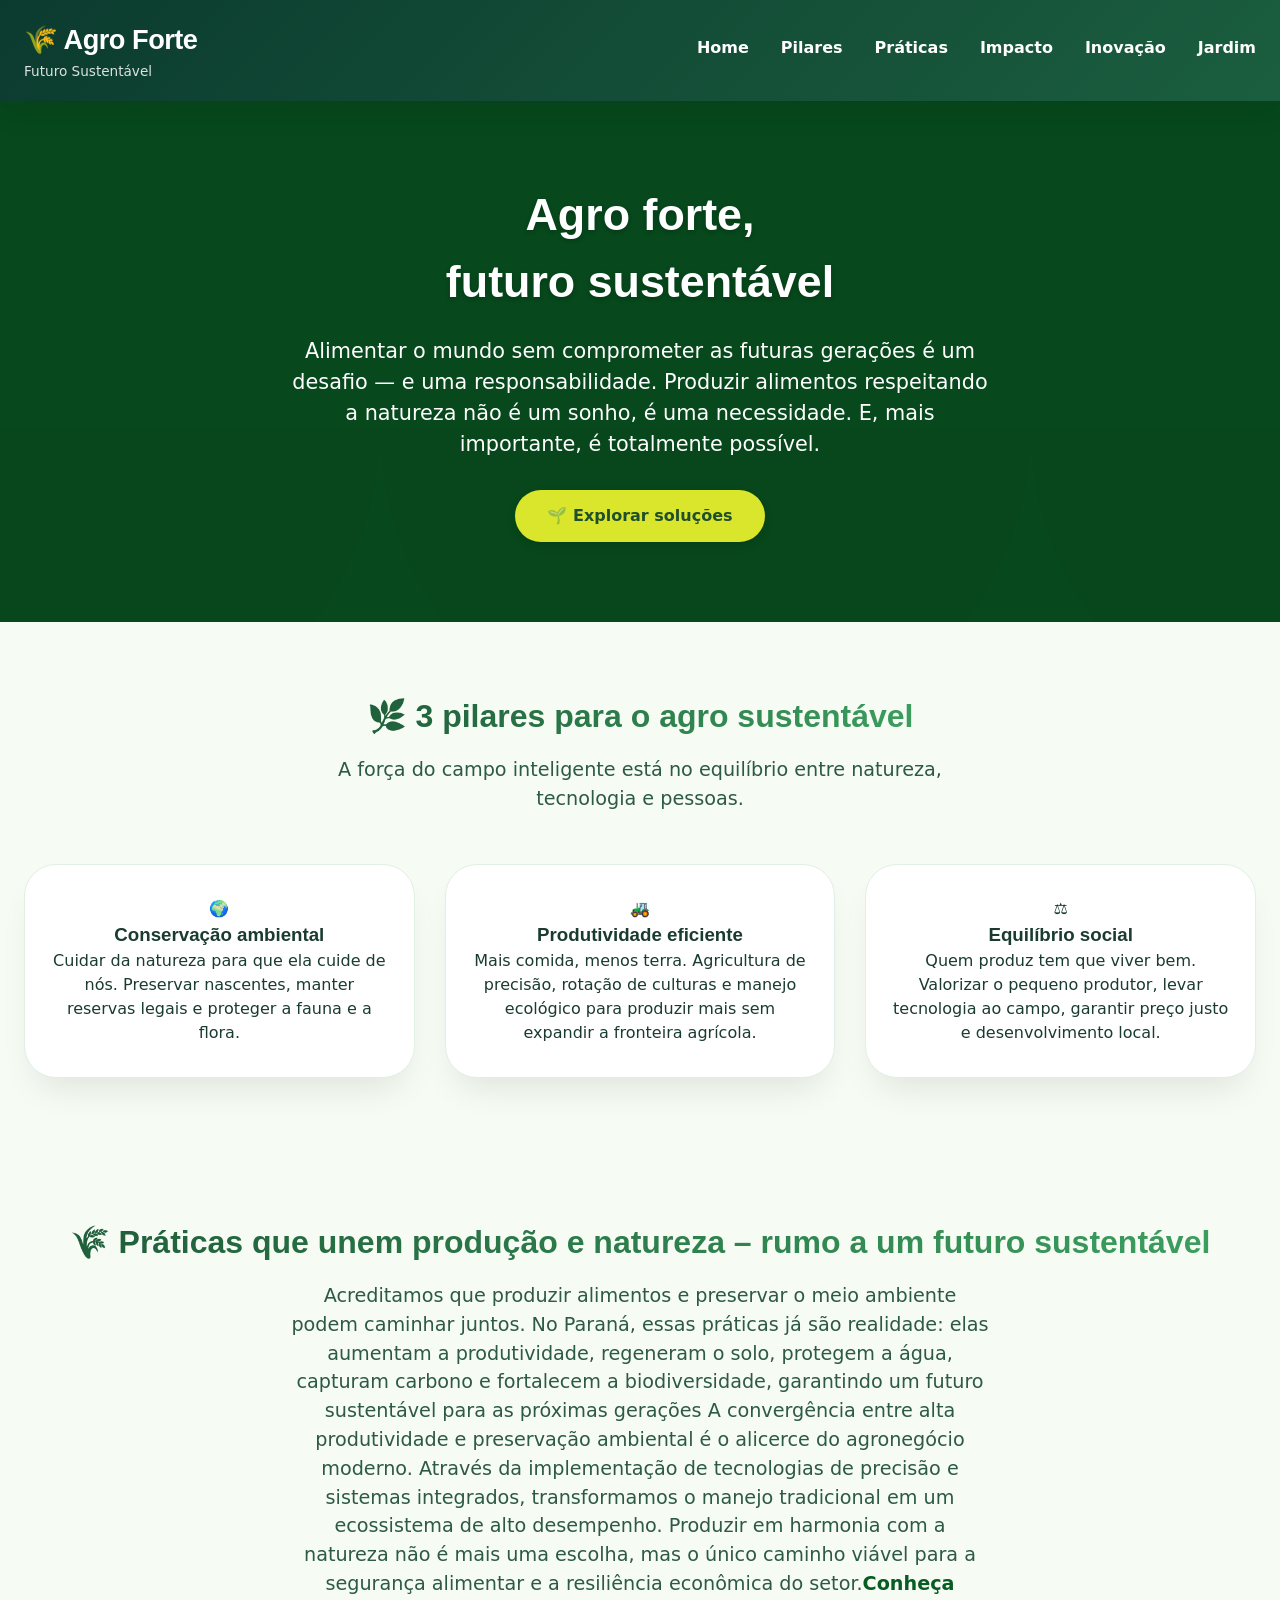
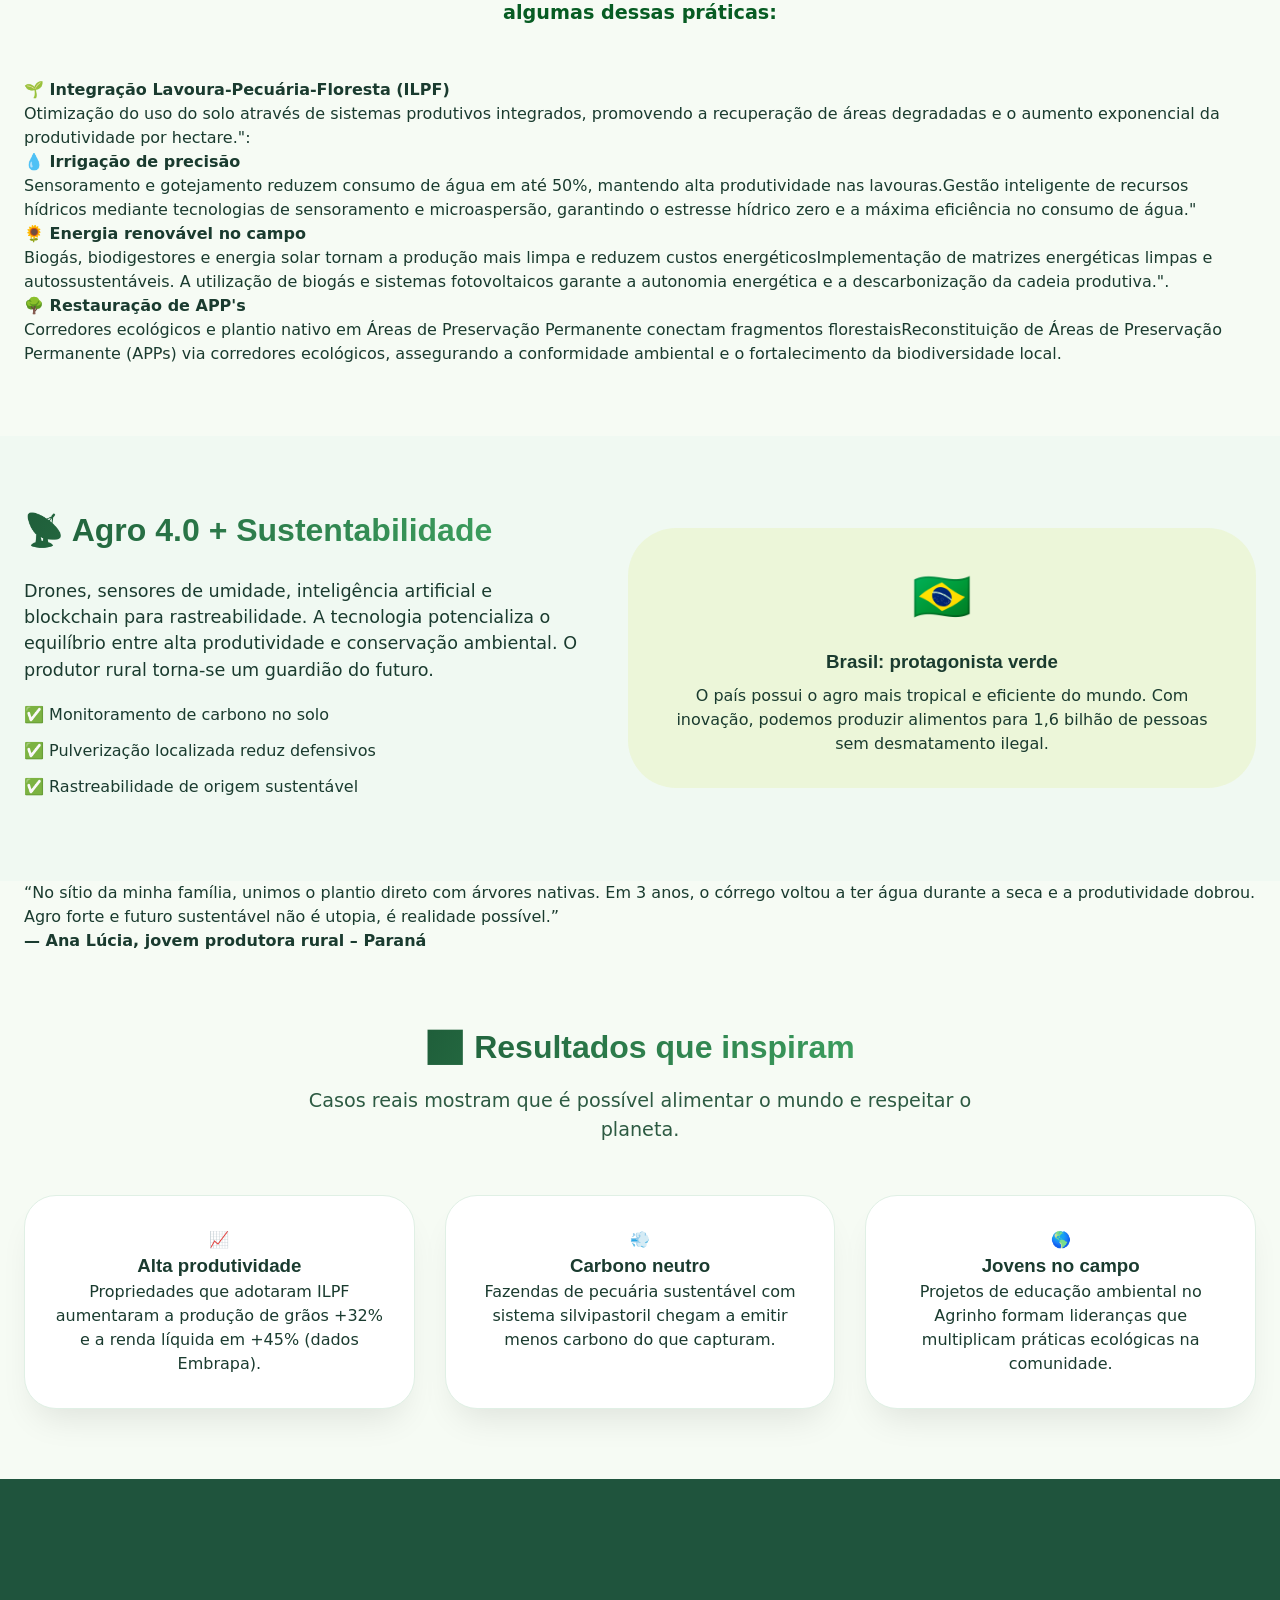
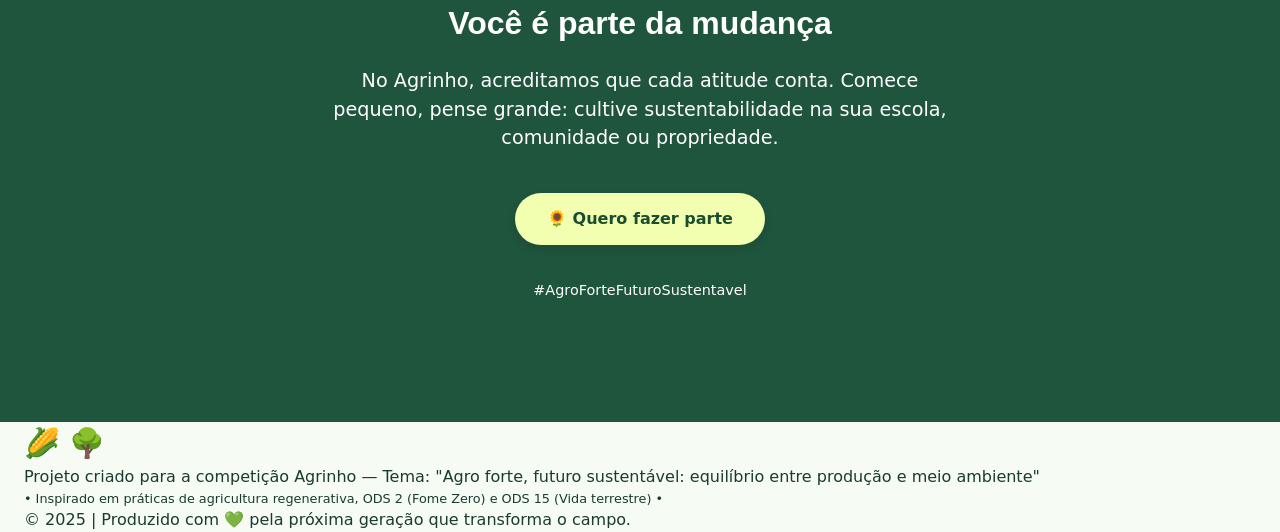
==== commit a06667cd: "troca de textos" ====
--- a/index.html
+++ b/index.html
@@ -84,23 +84,29 @@
                 <div class="practice-list">
                     <div class="practice-item">
                         <h4>🌱 Integração Lavoura-Pecuária-Floresta (ILPF)</h4>
-                        <p>Recupera pastagens degradadas, aumenta a produtividade e sequestra carbono. Exemplo real de
-                            simbiose.Conheça algumas dessas práticas:</p>
+                        <p>Otimização do uso do solo através de sistemas produtivos integrados, promovendo a recuperação
+                            de áreas degradadas e o aumento exponencial da produtividade por hectare.":</p>
                     </div>
                     <div class="practice-item">
                         <h4>💧 Irrigação de precisão</h4>
                         <p>Sensoramento e gotejamento reduzem consumo de água em até 50%, mantendo alta produtividade
-                            nas lavouras.</p>
+                            nas lavouras.Gestão inteligente de recursos hídricos mediante tecnologias de sensoramento e
+                            microaspersão, garantindo o estresse hídrico zero e a máxima eficiência no consumo de água."
+                        </p>
                     </div>
                     <div class="practice-item">
                         <h4>🌻 Energia renovável no campo</h4>
                         <p>Biogás, biodigestores e energia solar tornam a produção mais limpa e reduzem custos
-                            energéticos.</p>
+                            energéticosImplementação de matrizes energéticas limpas e autossustentáveis. A utilização de
+                            biogás e sistemas fotovoltaicos garante a autonomia energética e a descarbonização da cadeia
+                            produtiva.".</p>
                     </div>
                     <div class="practice-item">
                         <h4>🌳 Restauração de APP's</h4>
                         <p>Corredores ecológicos e plantio nativo em Áreas de Preservação Permanente conectam fragmentos
-                            florestais.</p>
+                            florestaisReconstituição de Áreas de Preservação Permanente (APPs) via corredores
+                            ecológicos, assegurando a conformidade ambiental e o fortalecimento da biodiversidade local.
+                        </p>
                     </div>
                 </div>
             </div>
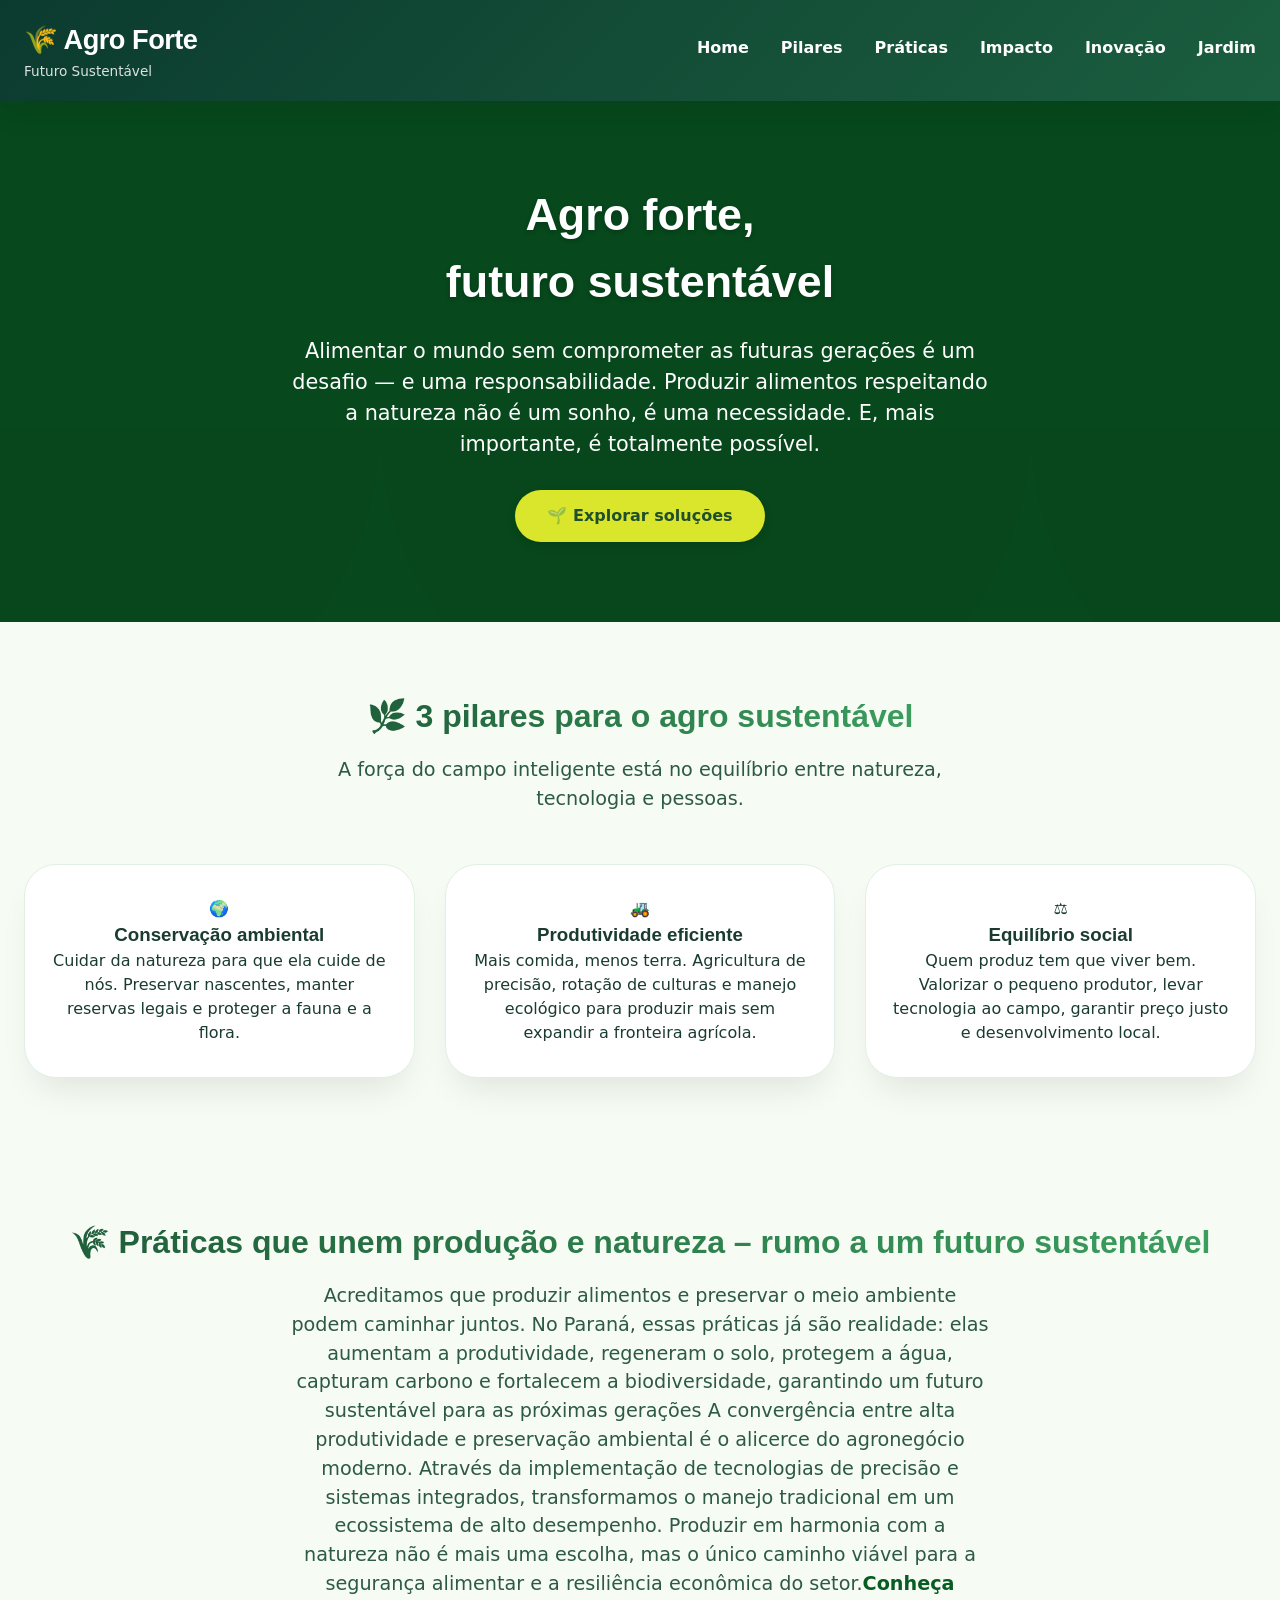
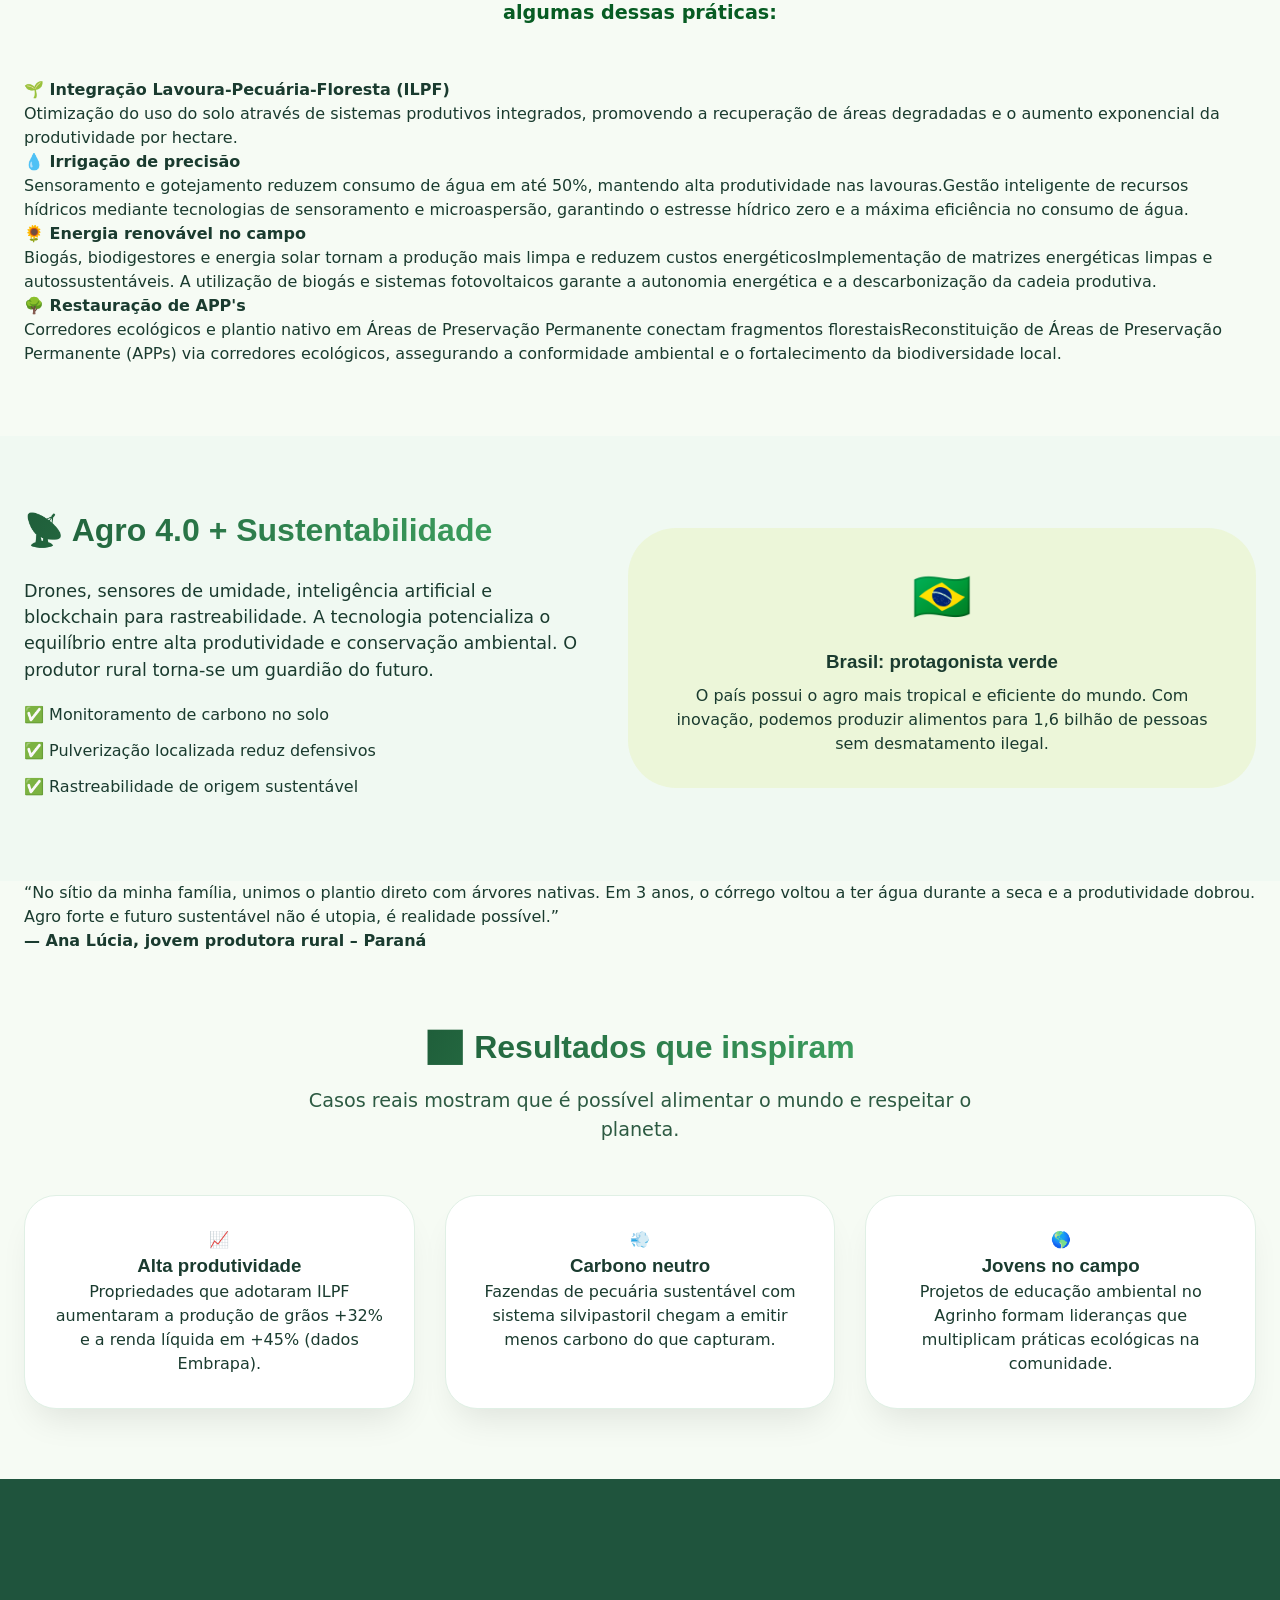
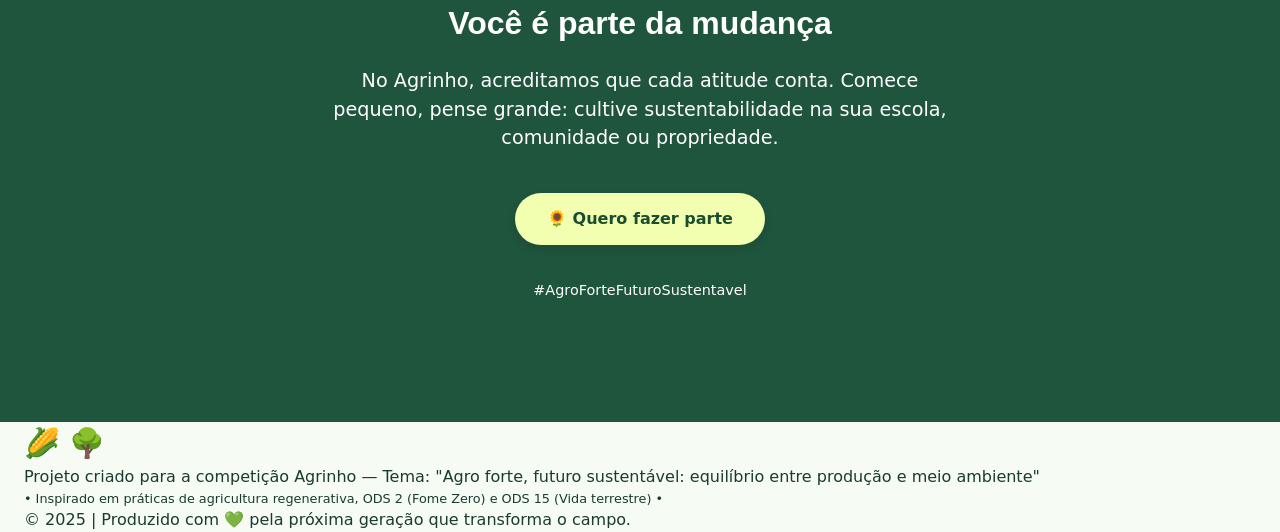
==== commit 7409d2de: "reajuste" ====
--- a/index.html
+++ b/index.html
@@ -85,13 +85,13 @@
                     <div class="practice-item">
                         <h4>🌱 Integração Lavoura-Pecuária-Floresta (ILPF)</h4>
                         <p>Otimização do uso do solo através de sistemas produtivos integrados, promovendo a recuperação
-                            de áreas degradadas e o aumento exponencial da produtividade por hectare.":</p>
+                            de áreas degradadas e o aumento exponencial da produtividade por hectare.</p>
                     </div>
                     <div class="practice-item">
                         <h4>💧 Irrigação de precisão</h4>
                         <p>Sensoramento e gotejamento reduzem consumo de água em até 50%, mantendo alta produtividade
                             nas lavouras.Gestão inteligente de recursos hídricos mediante tecnologias de sensoramento e
-                            microaspersão, garantindo o estresse hídrico zero e a máxima eficiência no consumo de água."
+                            microaspersão, garantindo o estresse hídrico zero e a máxima eficiência no consumo de água.
                         </p>
                     </div>
                     <div class="practice-item">
@@ -99,7 +99,7 @@
                         <p>Biogás, biodigestores e energia solar tornam a produção mais limpa e reduzem custos
                             energéticosImplementação de matrizes energéticas limpas e autossustentáveis. A utilização de
                             biogás e sistemas fotovoltaicos garante a autonomia energética e a descarbonização da cadeia
-                            produtiva.".</p>
+                            produtiva.</p>
                     </div>
                     <div class="practice-item">
                         <h4>🌳 Restauração de APP's</h4>
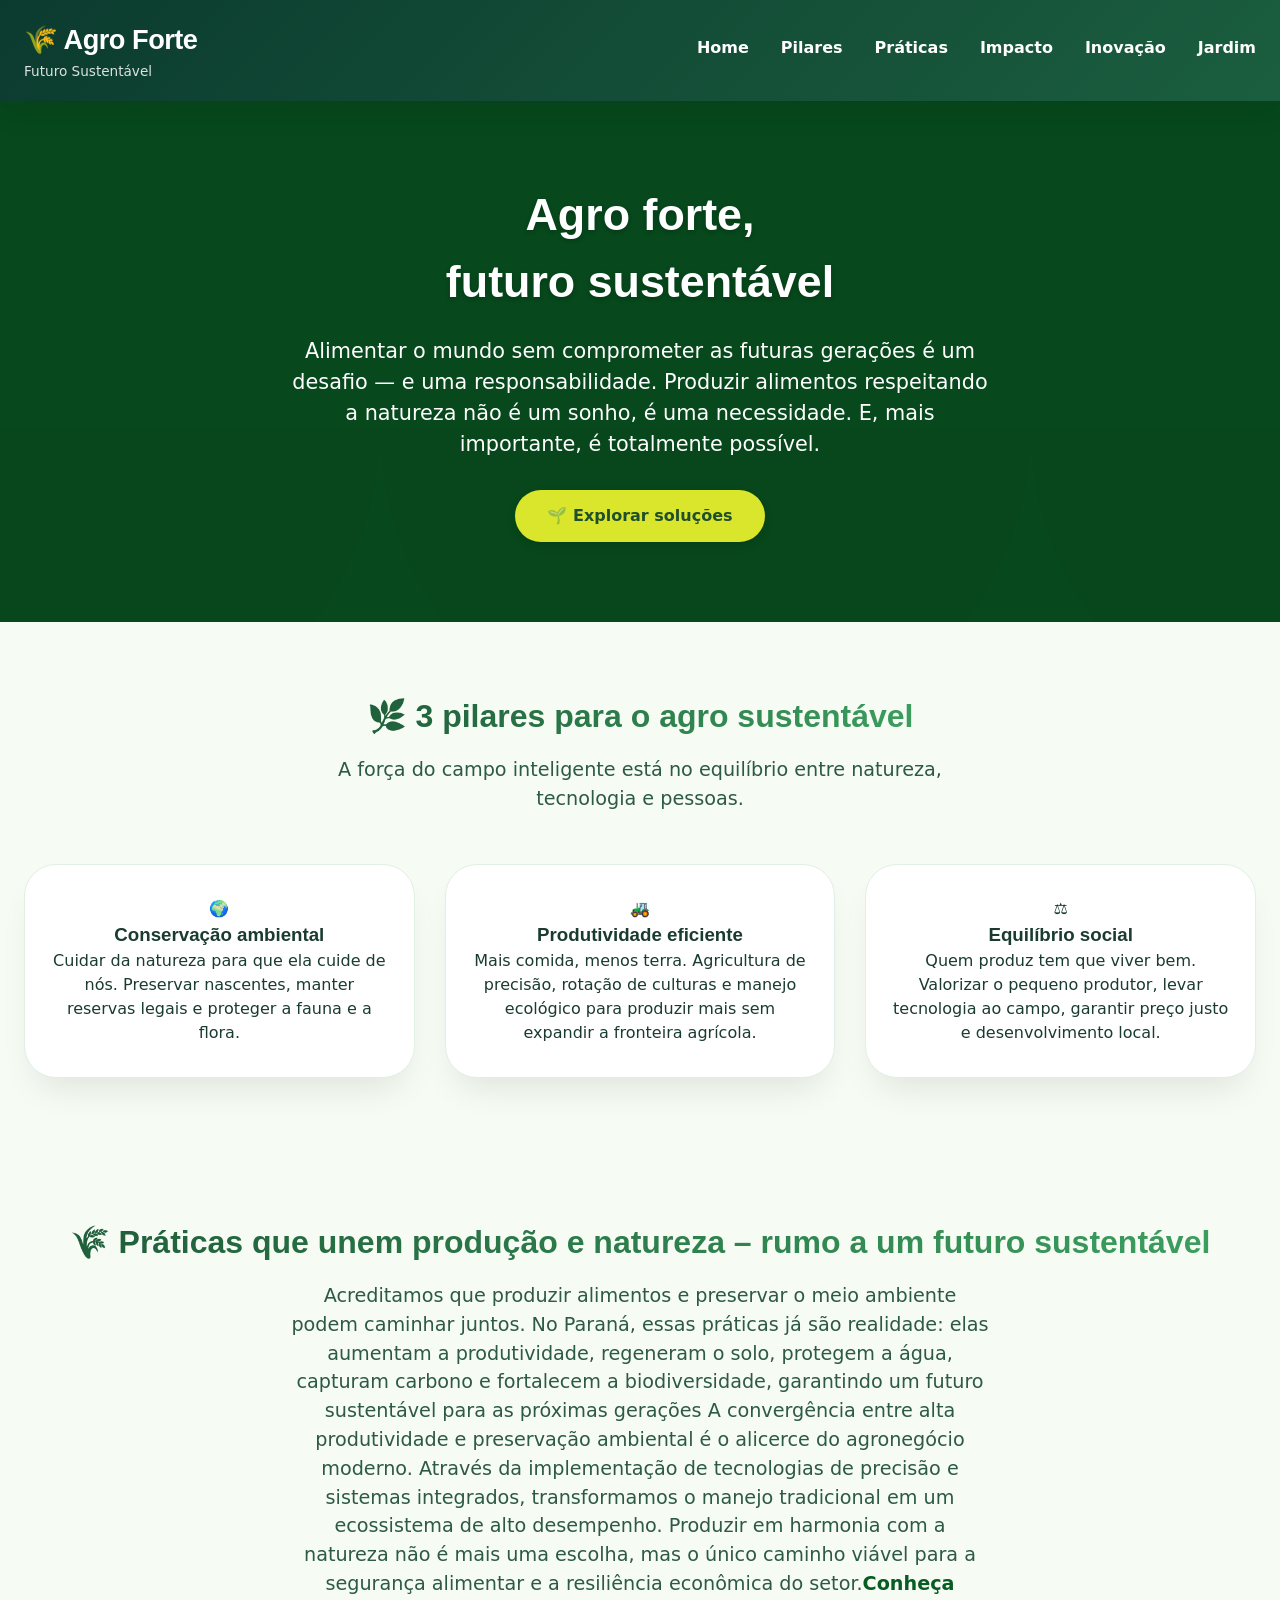
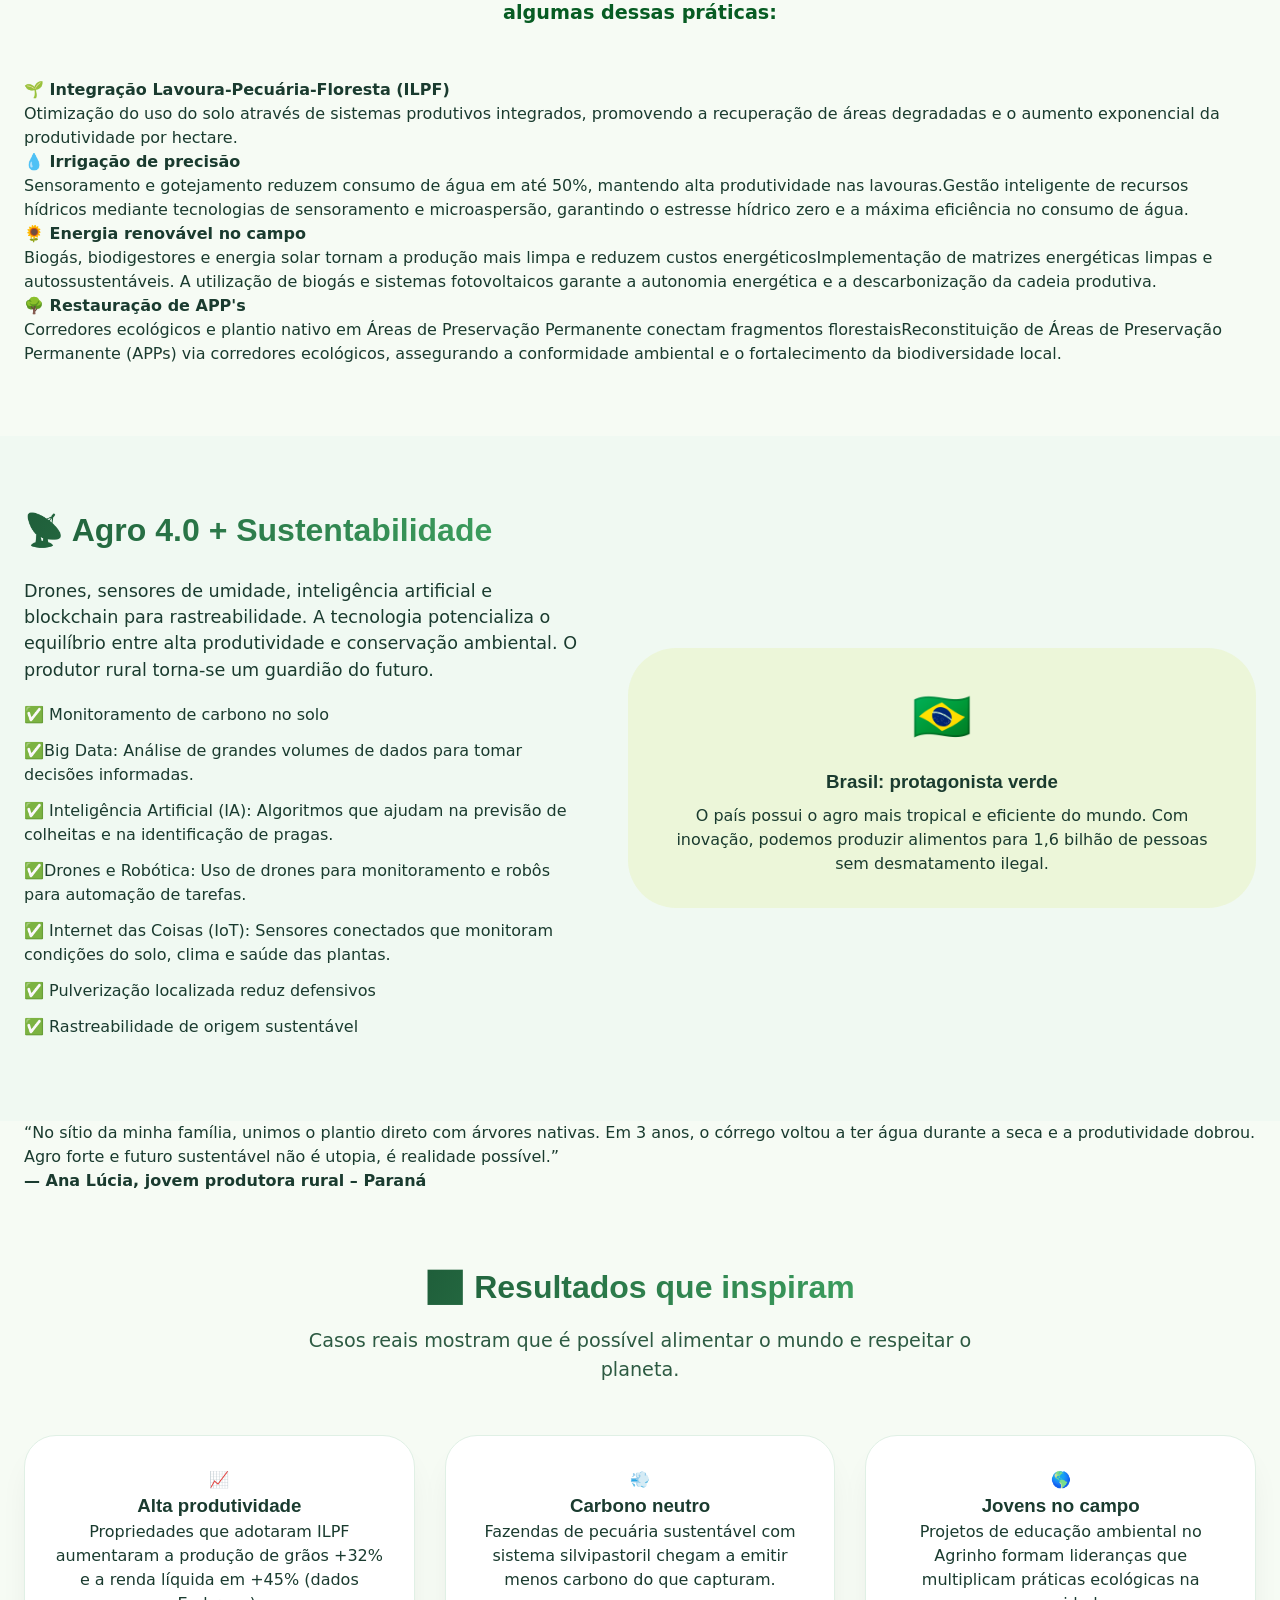
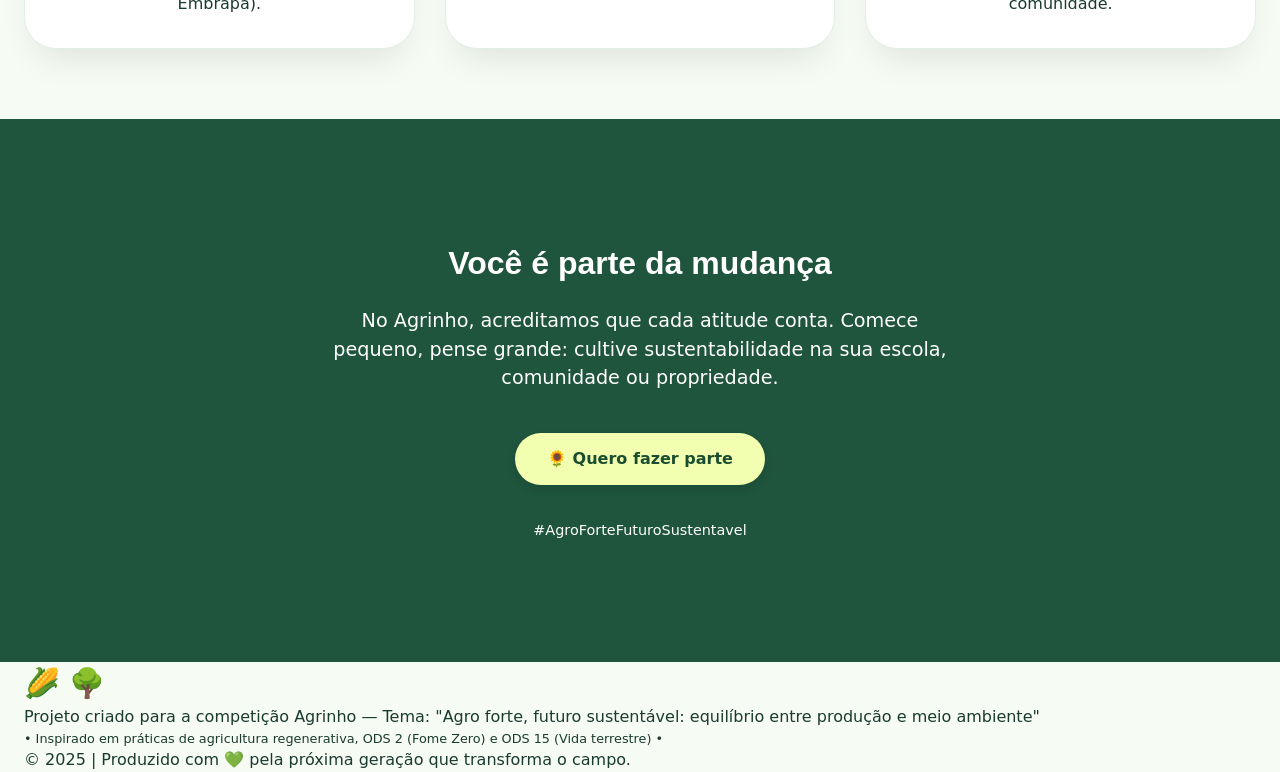
==== commit ebc2a401: "adiçao de caixas" ====
--- a/index.html
+++ b/index.html
@@ -125,9 +125,14 @@
                         </p>
                         <ul style="list-style-type: none;">
                             <li style="margin: 12px 0;">✅ Monitoramento de carbono no solo</li>
+                            <li style="margin: 12px 0;">✅Big Data: Análise de grandes volumes de dados para tomar decisões informadas.
+                            <li style="margin: 12px 0;">✅ Inteligência Artificial (IA): Algoritmos que ajudam na previsão de colheitas e na identificação de pragas. 
+                            <li style="margin: 12px 0;">✅Drones e Robótica: Uso de drones para monitoramento e robôs para automação de tarefas.
+                           <li style="margin: 12px 0;">✅ Internet das Coisas (IoT): Sensores conectados que monitoram condições do solo, clima e saúde das plantas.
                             <li style="margin: 12px 0;">✅ Pulverização localizada reduz defensivos</li>
                             <li style="margin: 12px 0;">✅ Rastreabilidade de origem sustentável</li>
                         </ul>
+            
                     </div>
                     <div
                         style="flex: 1; background: #d9e96b30; padding: 32px; border-radius: 48px; text-align: center;">
